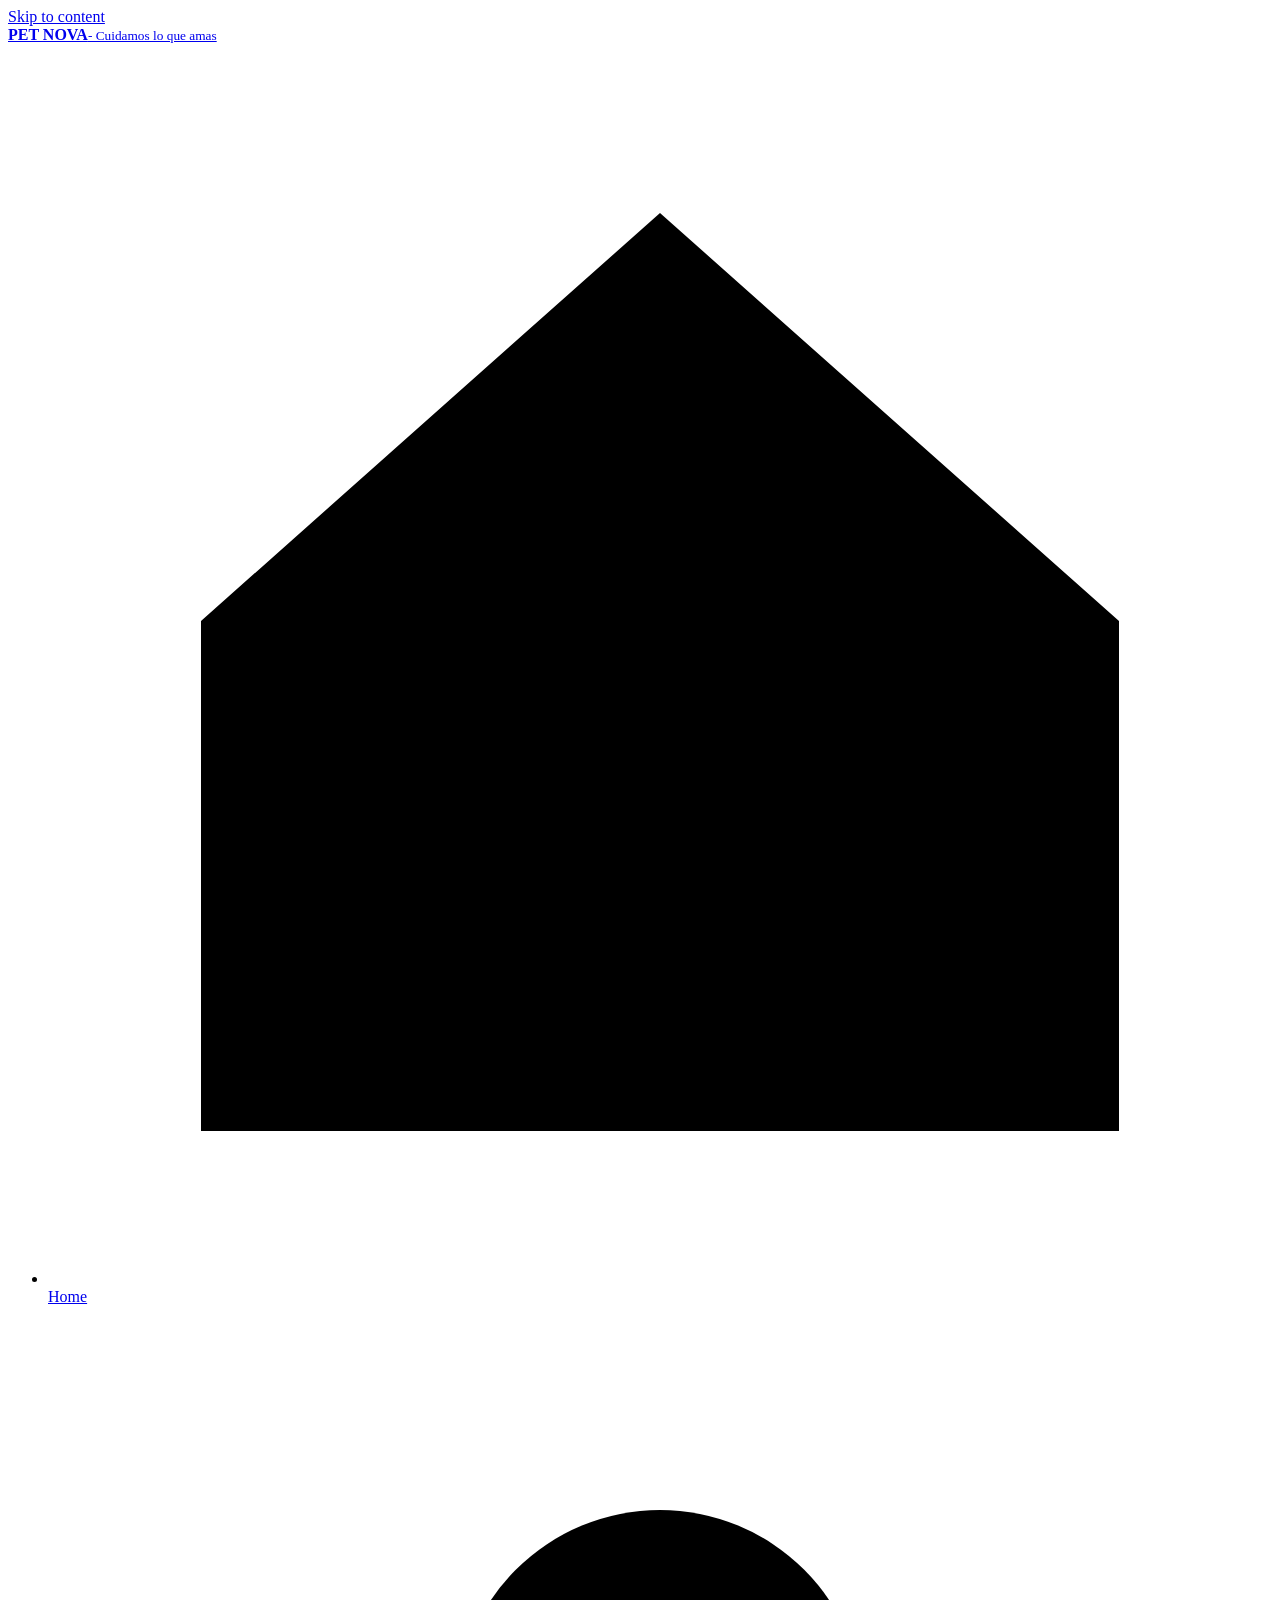
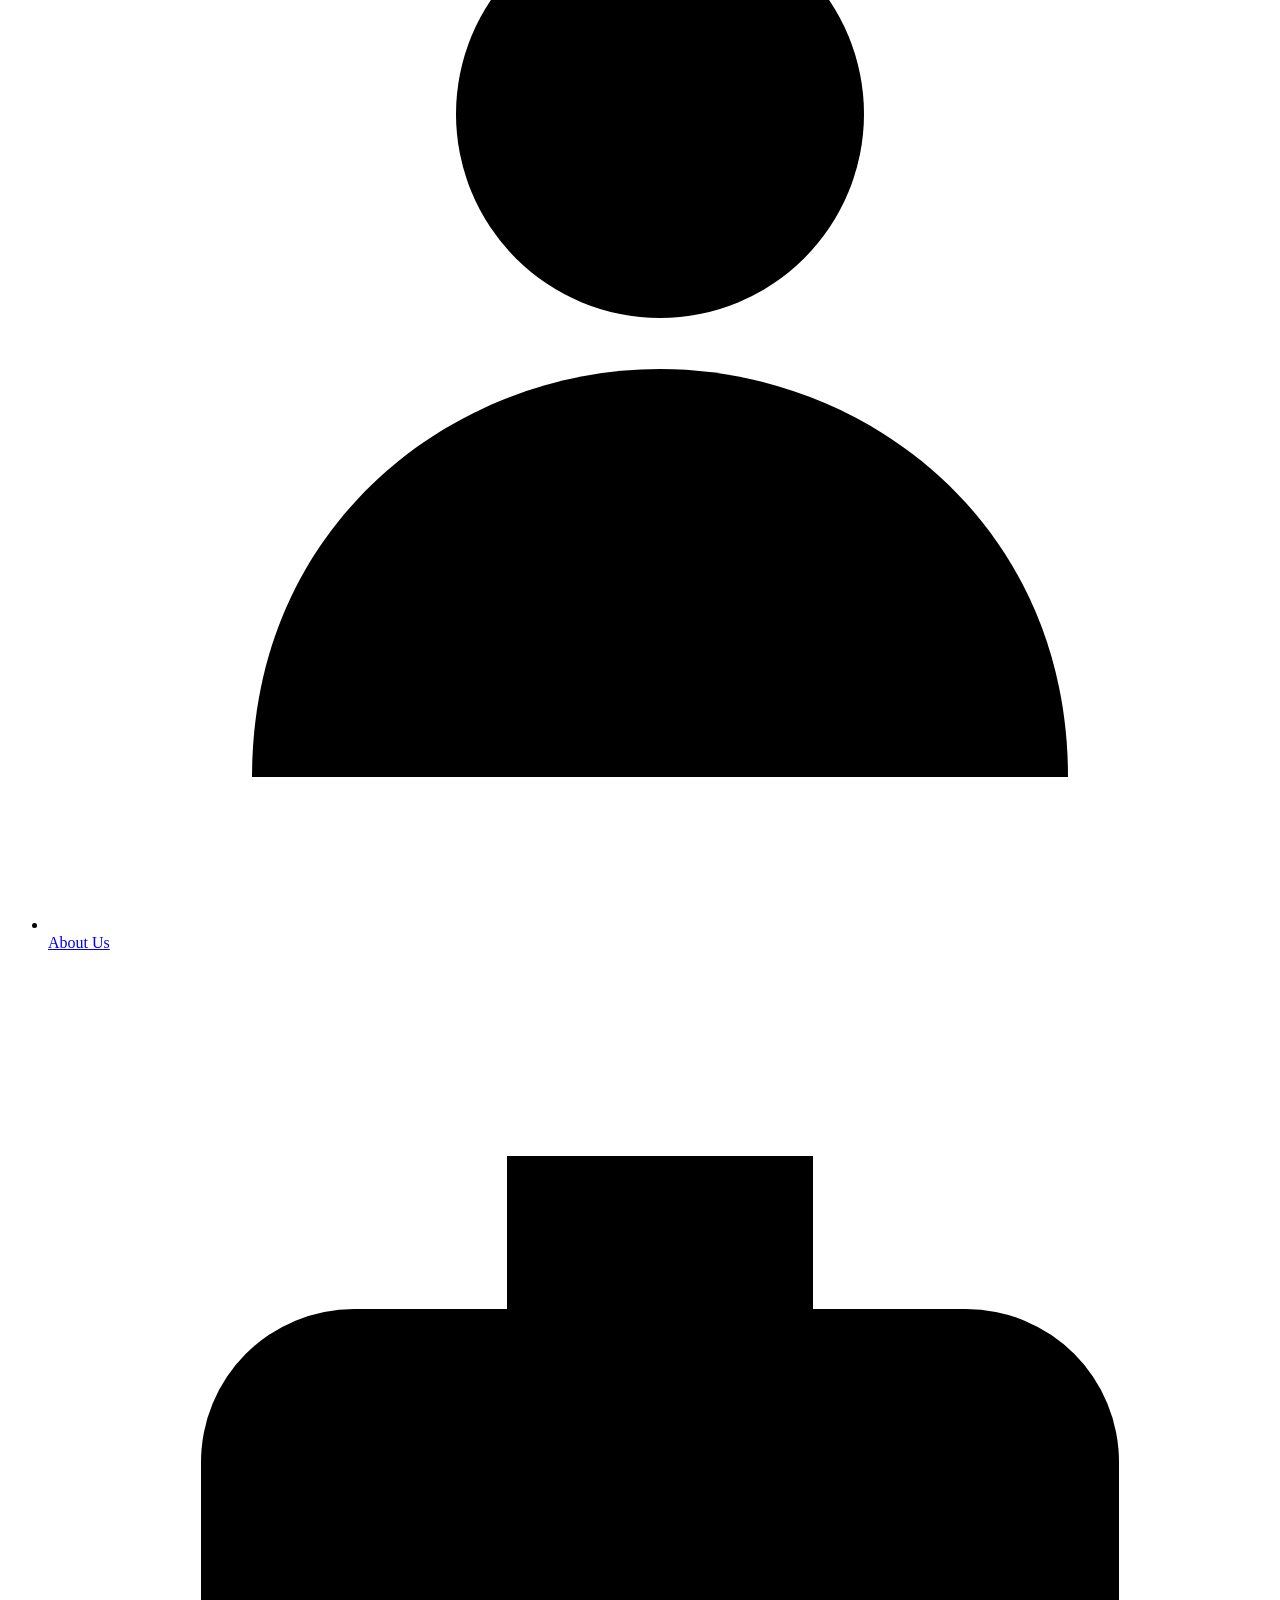
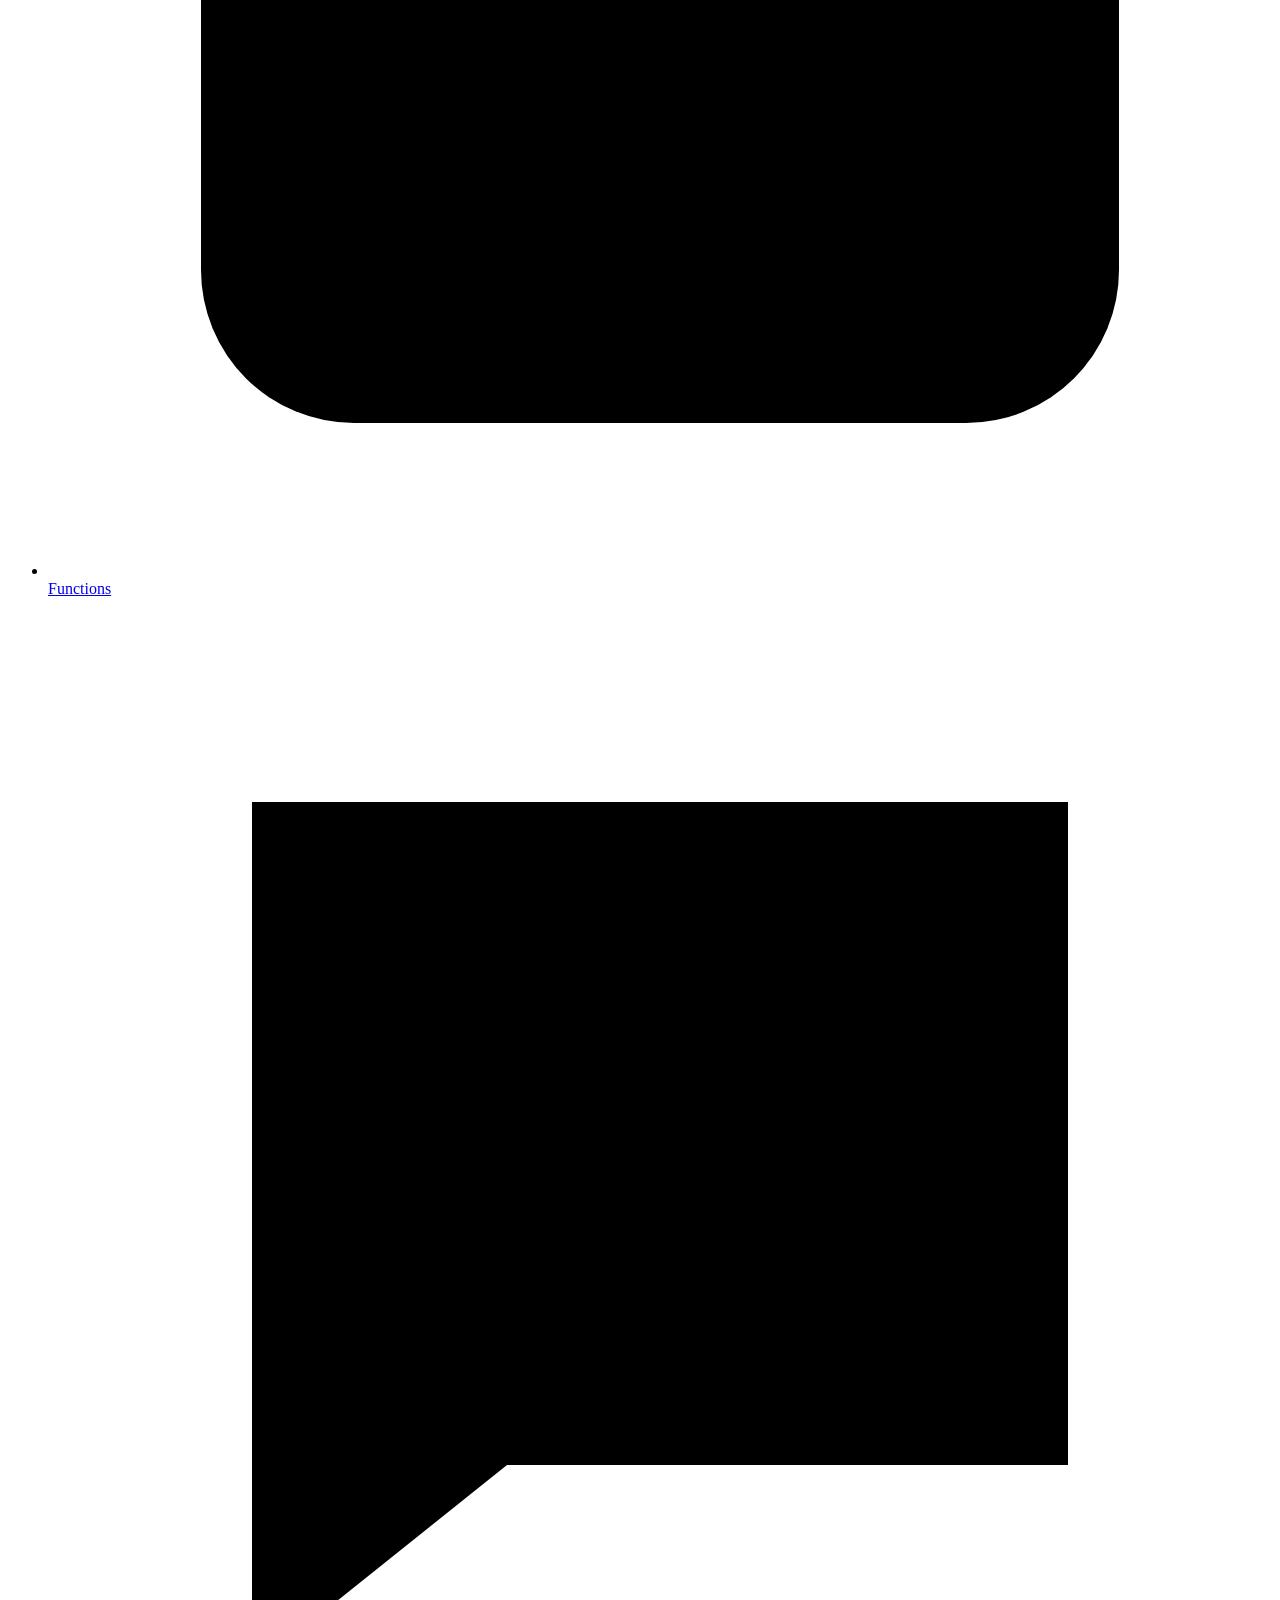
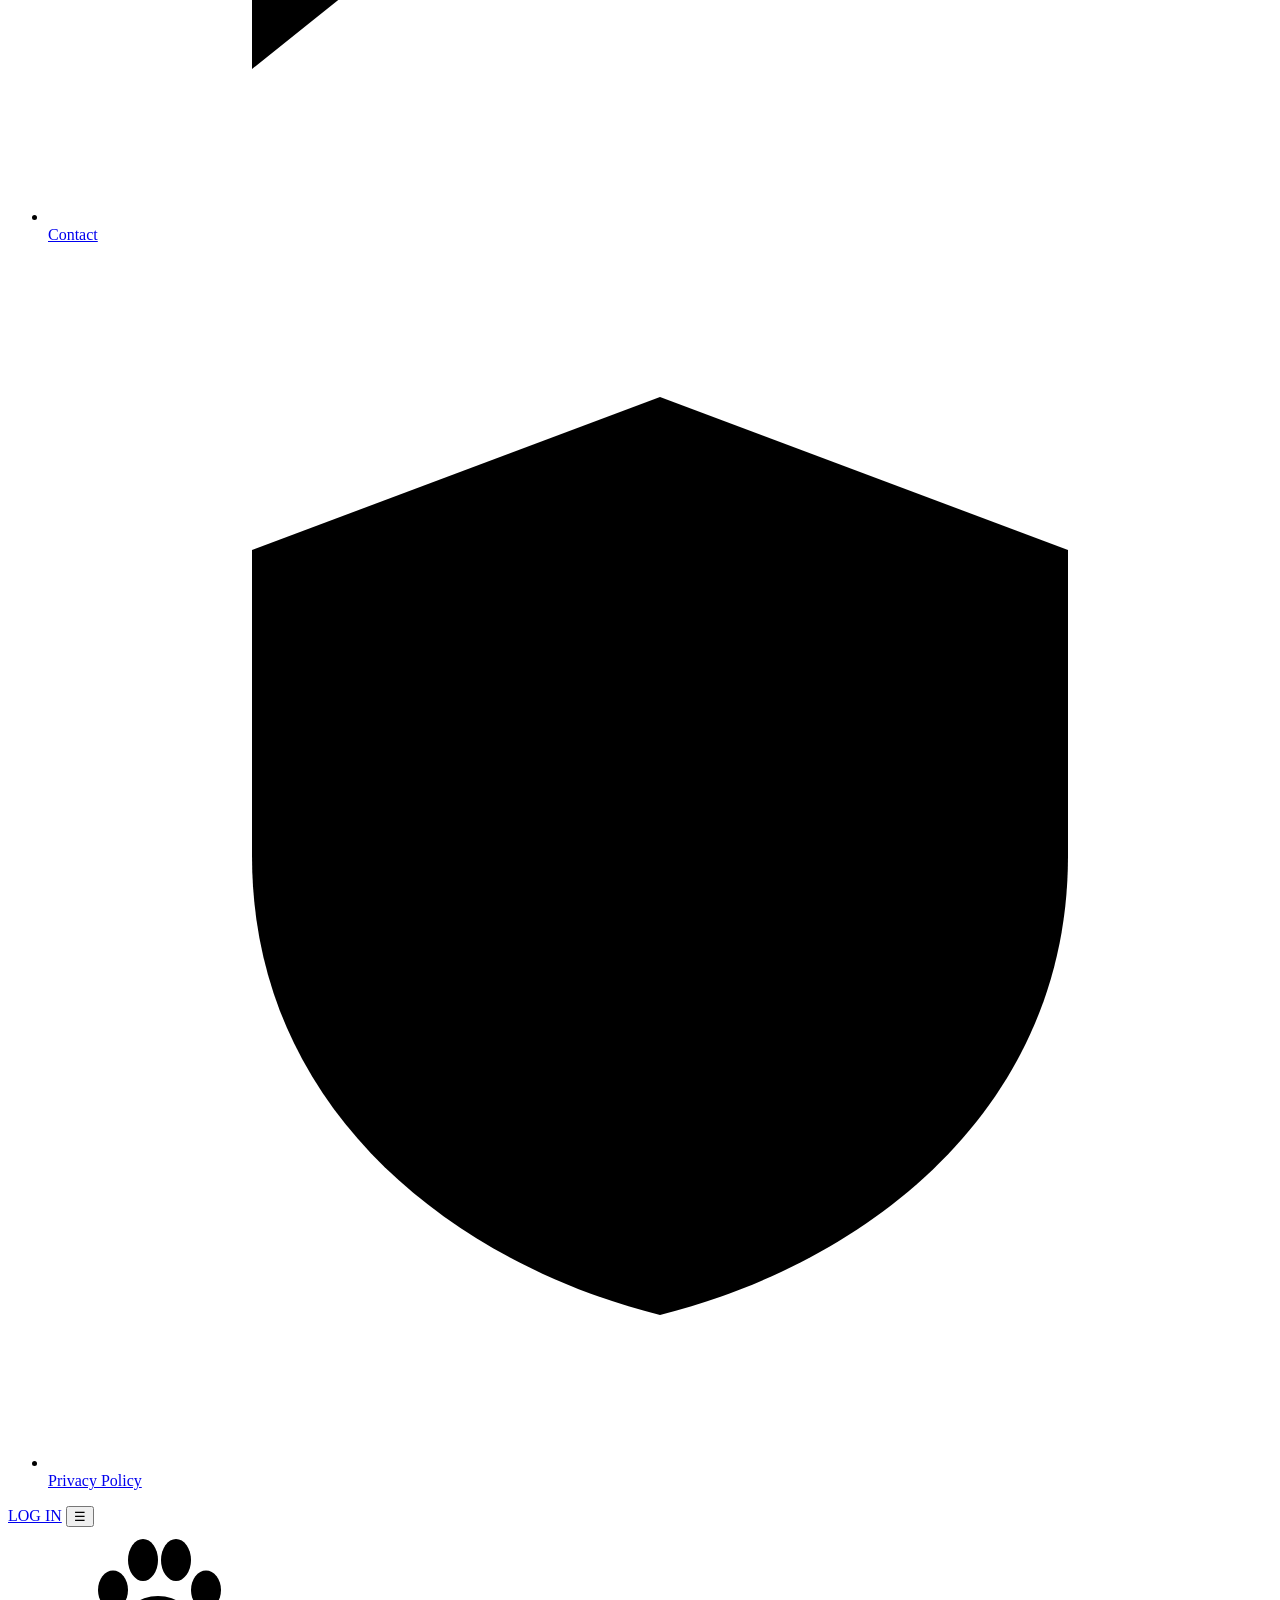
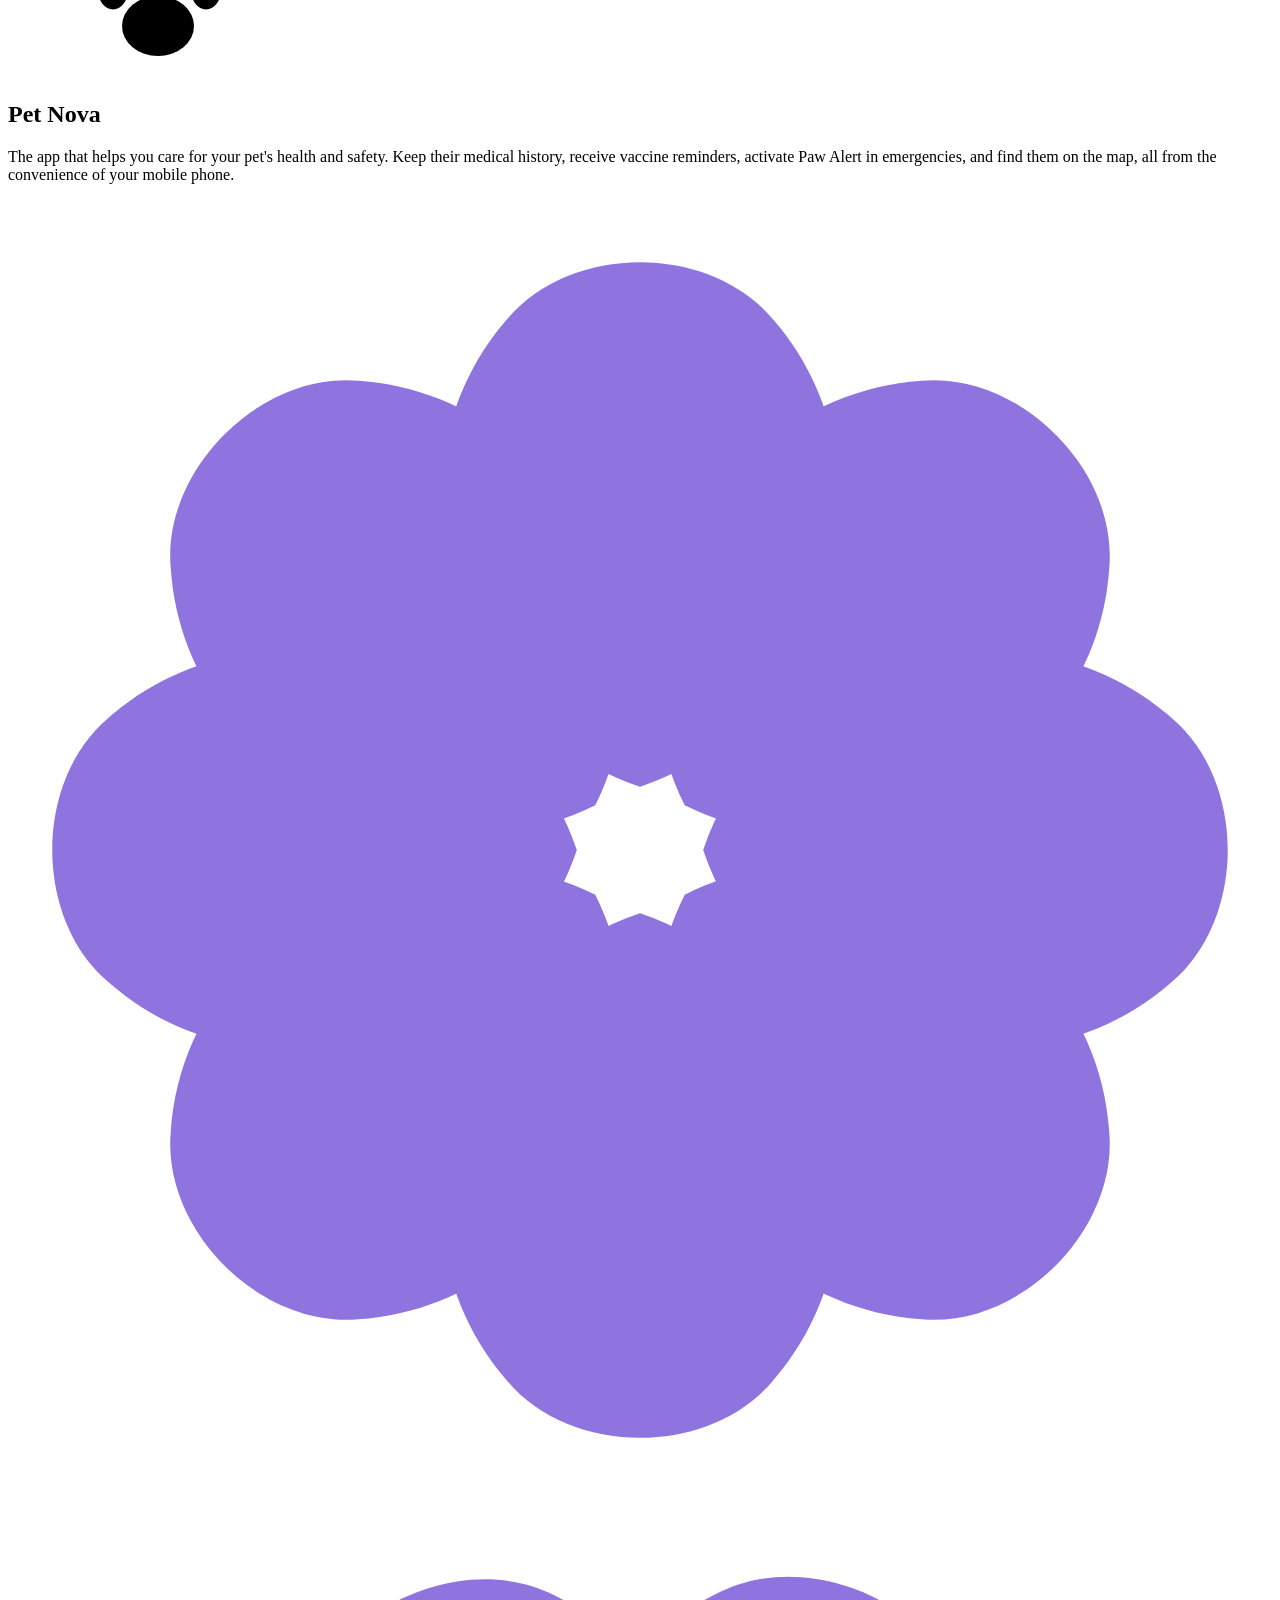
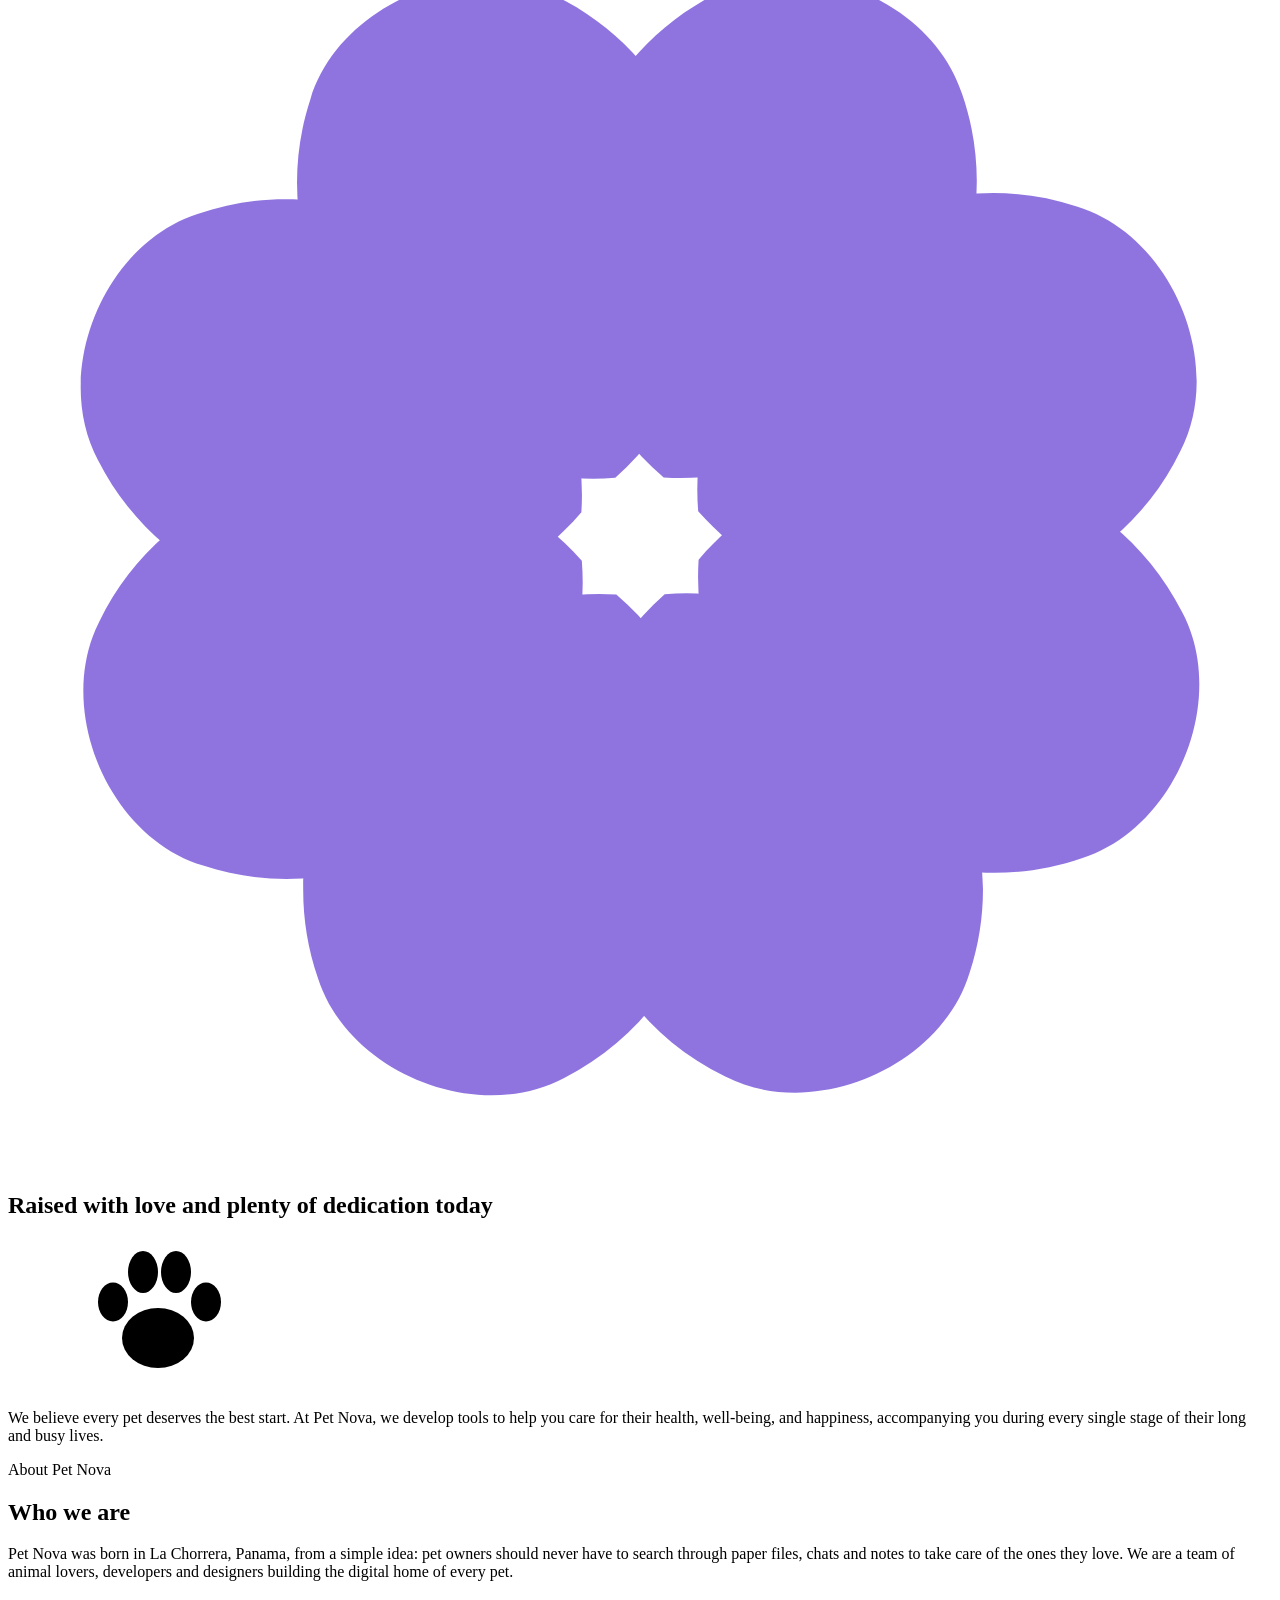
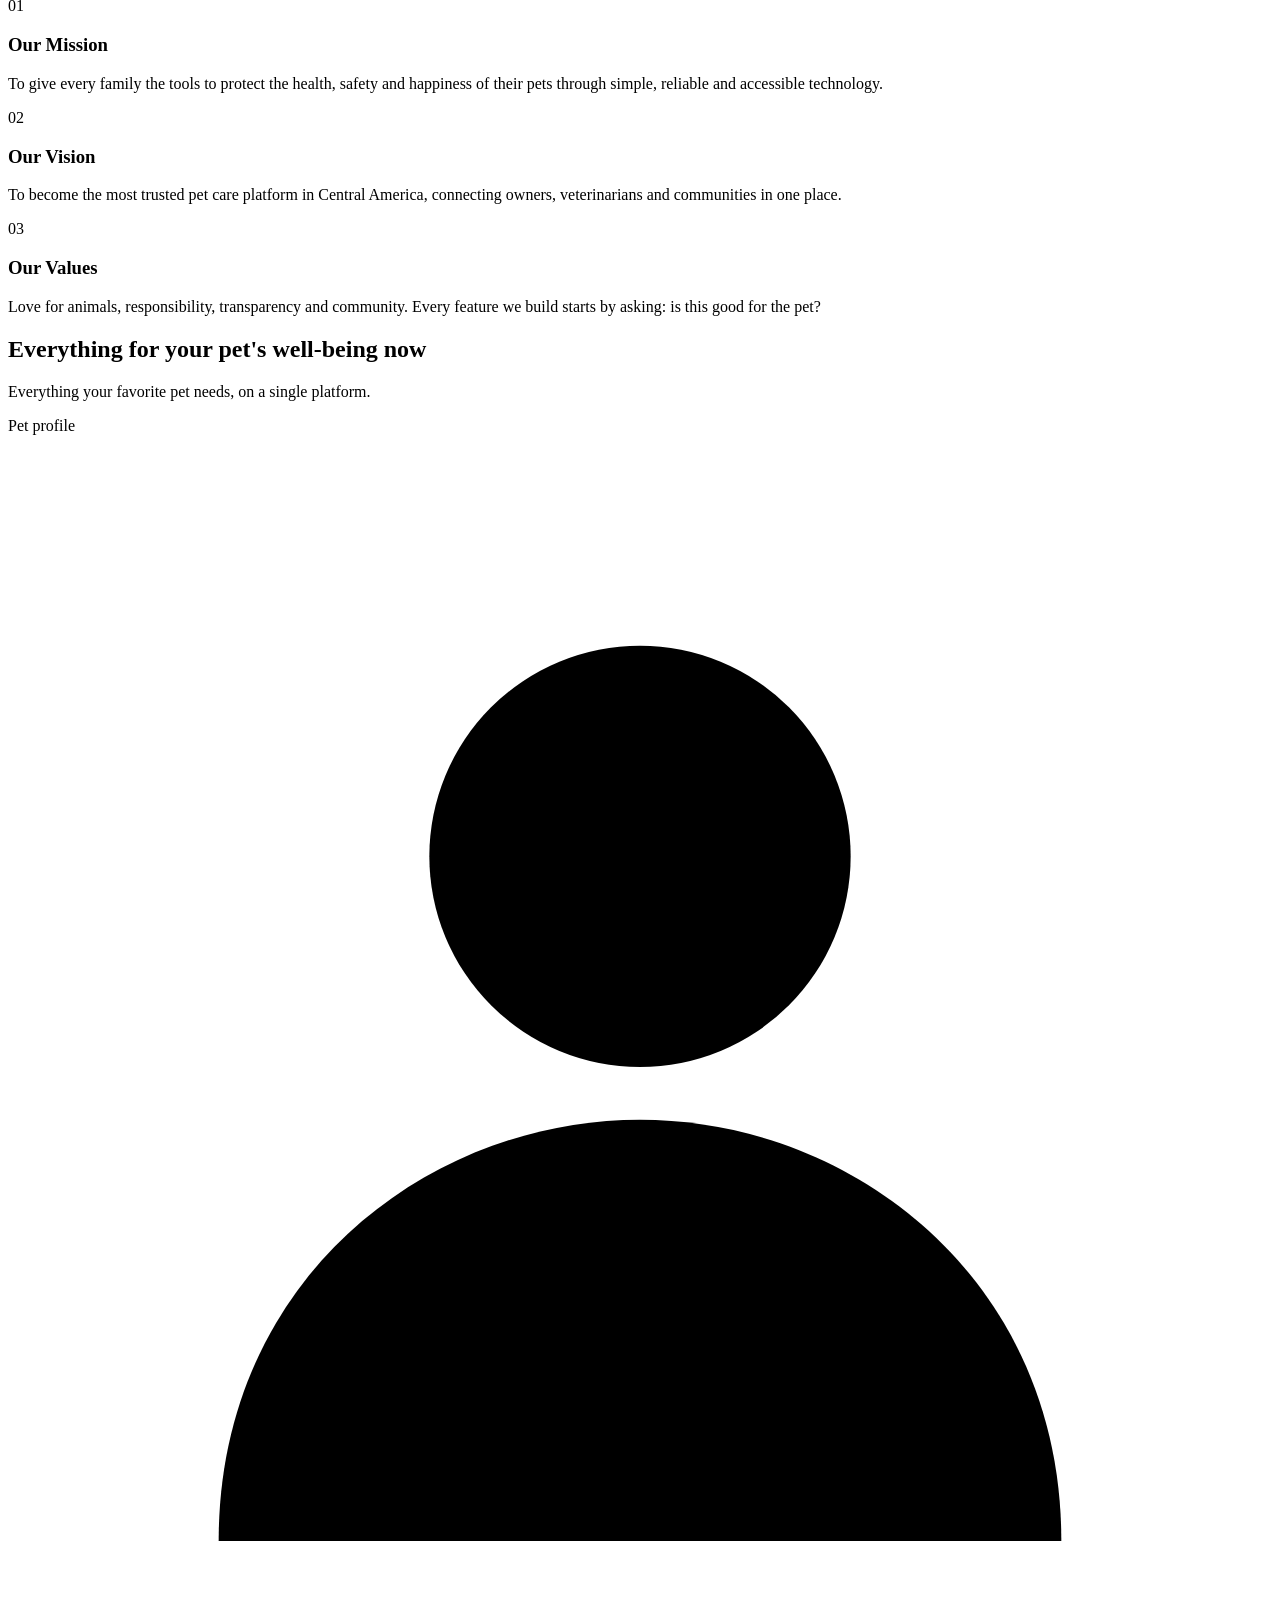
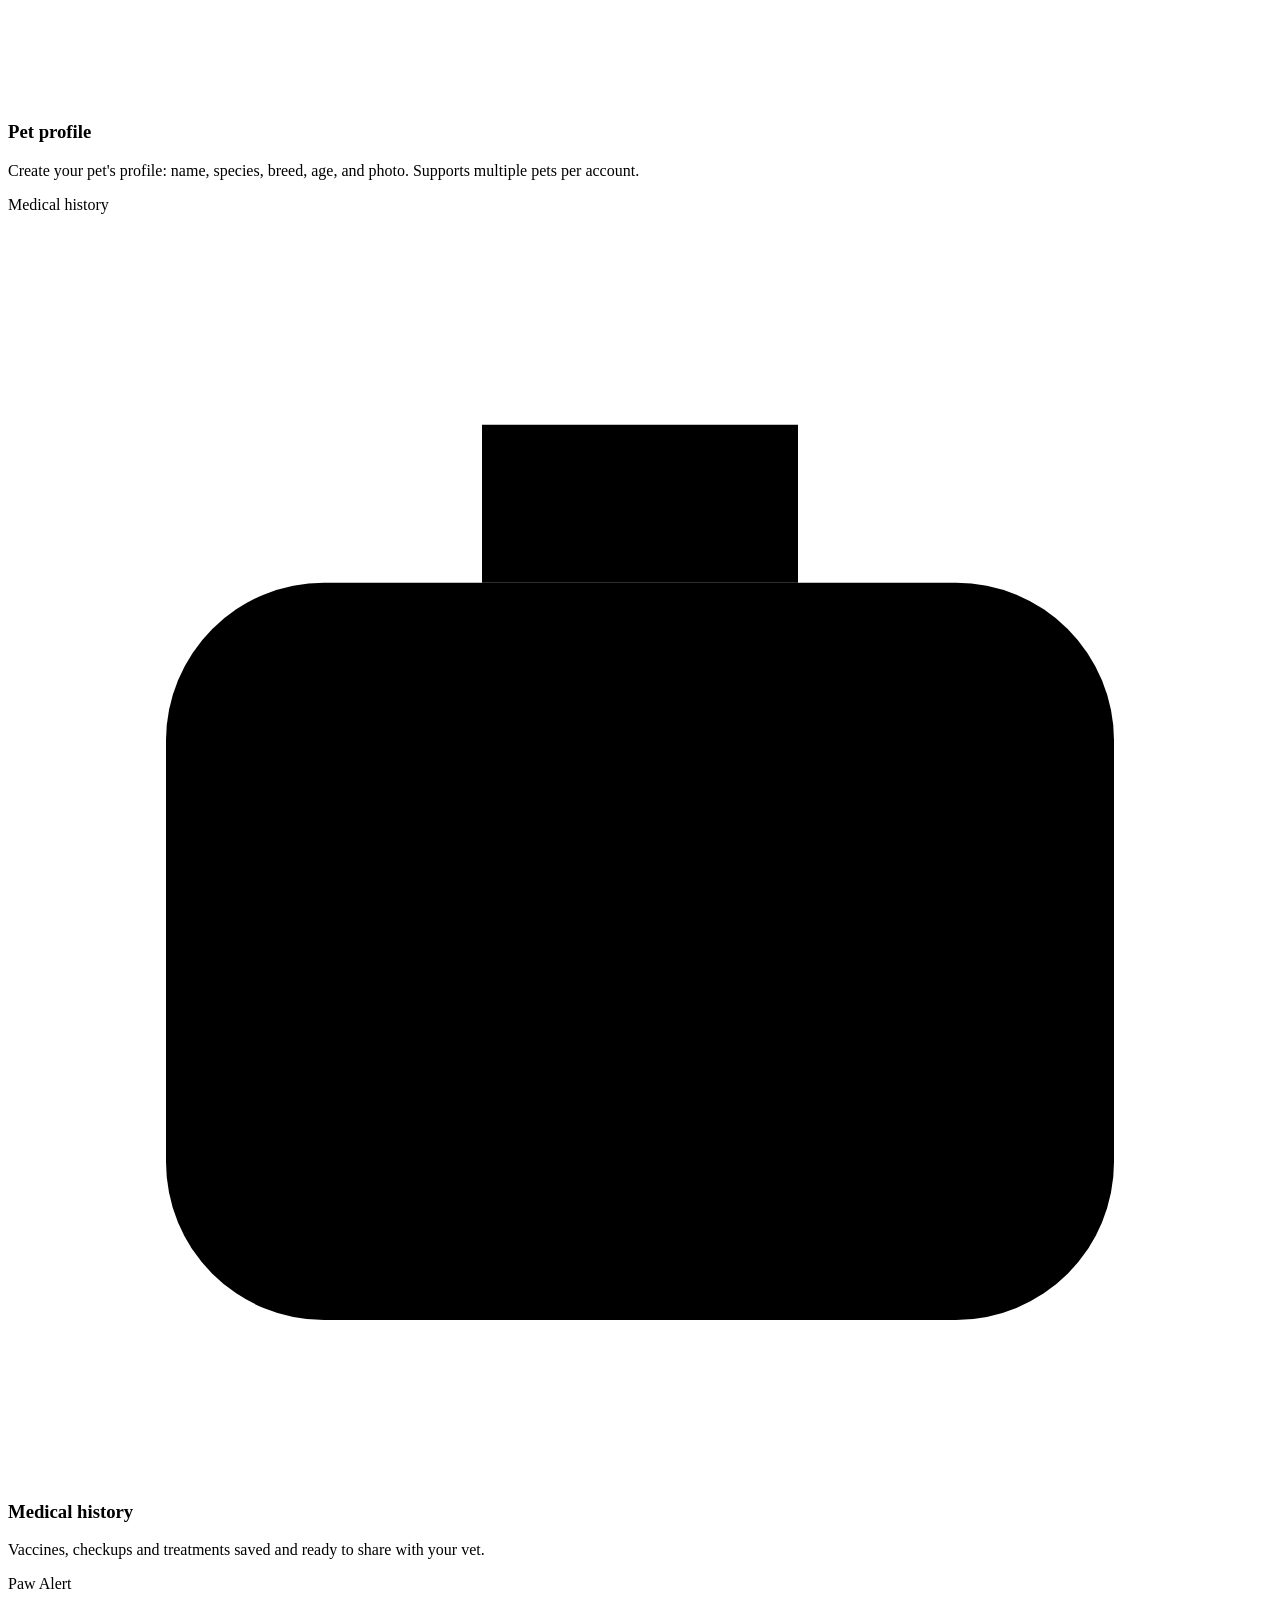
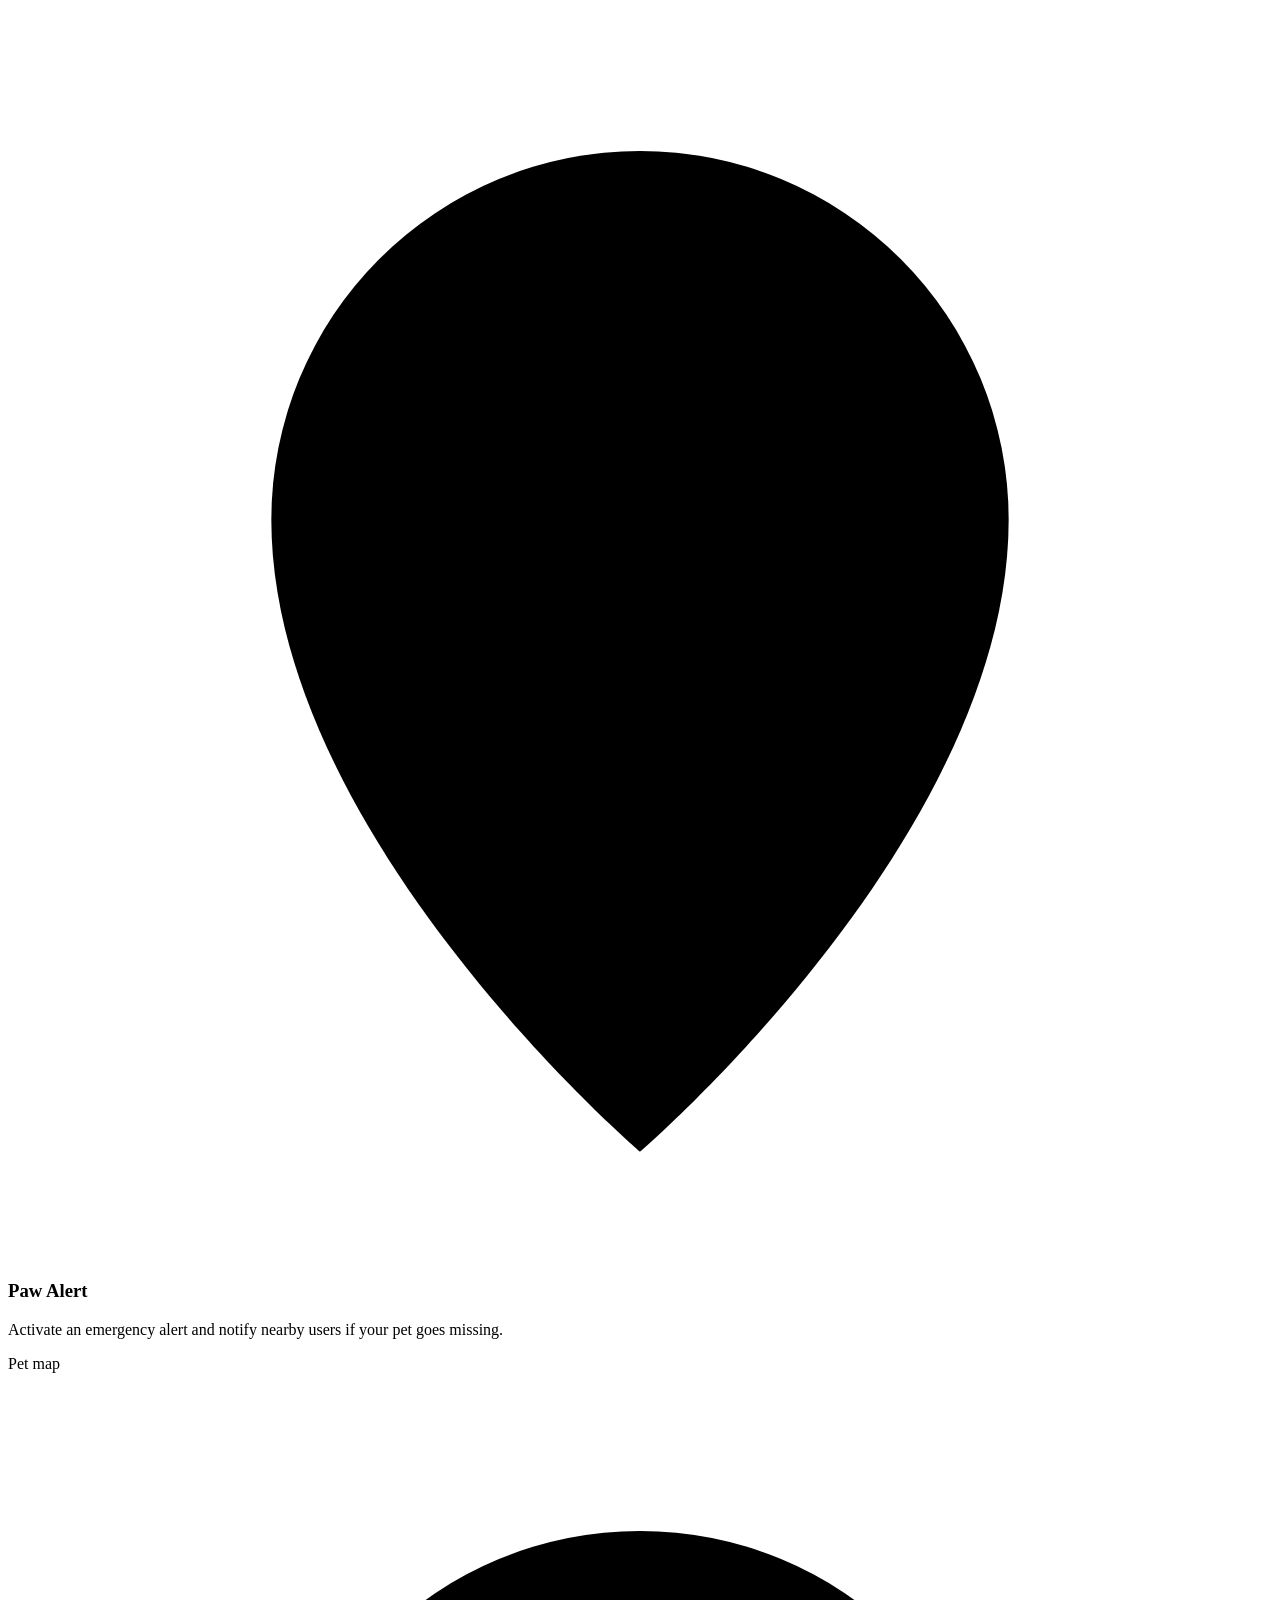
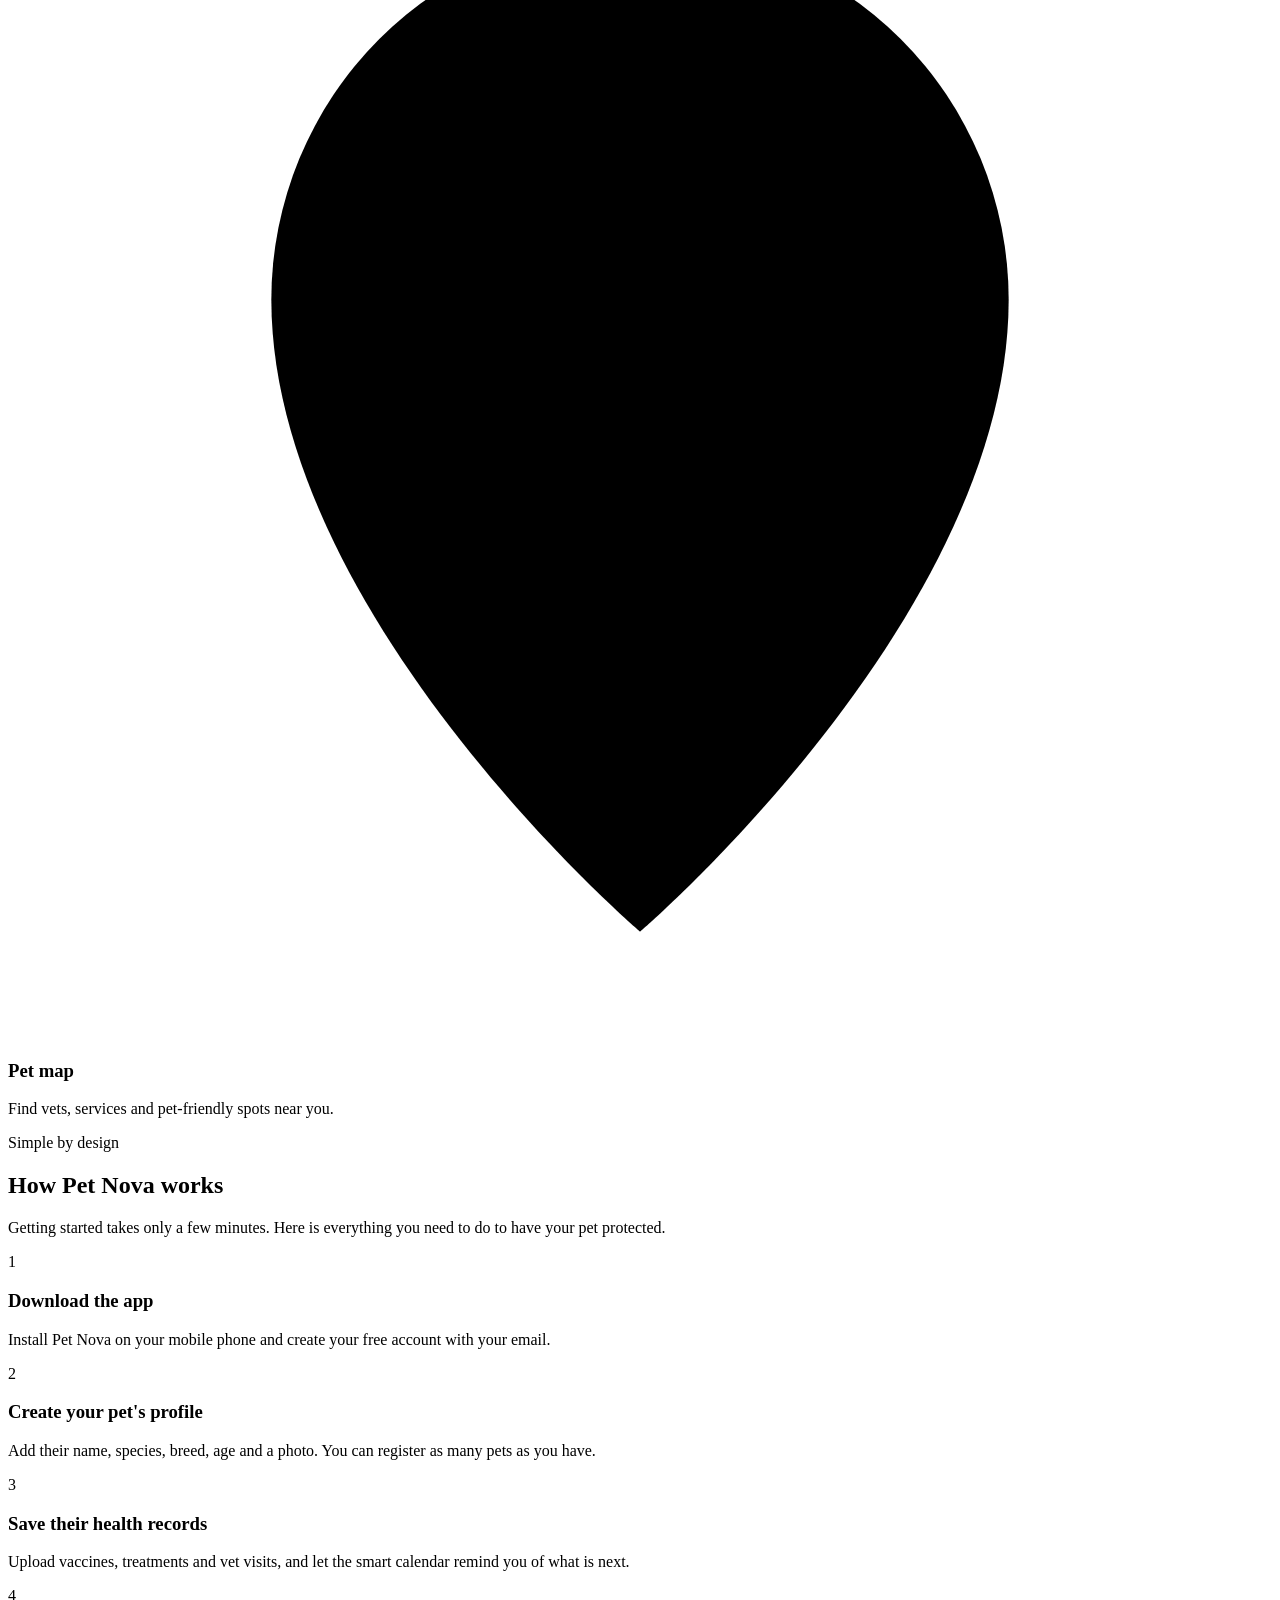
==== PetNova MC/Index-PetNova.html @ 243ca1a4 "PetNova Senior" ====
<!DOCTYPE html>
<!DOCTYPE html>
<html lang="en">
<head>
  <meta charset="UTF-8">
  <meta name="viewport" content="width=device-width, initial-scale=1.0">
  <meta name="description" content="Pet Nova is the app that helps you care for your pet's health and safety: medical history, vaccine reminders, Paw Alert and Pet Map.">
  <meta name="theme-color" content="#8567d9">
  <title>Pet Nova | Home</title>
 
  <!-- Fuentes -->
  <link rel="preconnect" href="https://fonts.googleapis.com">
  <link rel="preconnect" href="https://fonts.gstatic.com" crossorigin>
  <link href="https://fonts.googleapis.com/css2?family=Archivo+Black&family=Nunito:wght@400;600;700;800&family=Poppins:wght@300;400;800&display=swap%22 rel="stylesheet">
 
  <link rel="icon" href="img/logo.png">
 
  <script>document.documentElement.classList.add("js")</script>
 
  <link rel="stylesheet" href="style.css">
</head>
<body>
 
  <a class="skip-link" href="#main">Skip to content</a>
 
  <!-- Iconos reutilizables -->
  <svg width="0" height="0" style="position:absolute" aria-hidden="true" focusable="false">
    <symbol id="paw" viewBox="0 0 100 100">
      <ellipse cx="50" cy="66" rx="24" ry="20"/>
      <ellipse cx="20" cy="42" rx="10" ry="13"/>
      <ellipse cx="40" cy="22" rx="10" ry="14"/>
      <ellipse cx="62" cy="22" rx="10" ry="14"/>
      <ellipse cx="82" cy="42" rx="10" ry="13"/>
    </symbol>
    <defs>
      <path id="petal" d="M0 -10 C30 -20 42 -60 21 -84 C11 -96 -11 -96 -21 -84 C-42 -60 -30 -20 0 -10Z"/>
    </defs>
  </svg>
 
  <!-- NAVBAR -->
  <header class="nav-wrap">
    <nav class="navbar" aria-label="Main navigation">
      <a href="#home" class="brand" aria-label="Pet Nova – home">
        <img class="brand-logo" src="img/logo.png" alt="Pet Nova logo" onerror="this.style.display='none'">
        <span class="brand-text"><b>PET NOVA</b><small>- Cuidamos lo que amas</small></span>
      </a>
 
      <ul class="nav-links" id="navLinks">
        <li><a href="#home"><svg viewBox="0 0 24 24" aria-hidden="true"><path d="M3 11l9-8 9 8v10H3zM9 21v-7h6v7"/></svg>Home</a></li>
        <li><a href="#about"><svg viewBox="0 0 24 24" aria-hidden="true"><circle cx="12" cy="8" r="4"/><path d="M4 21c0-5 4-8 8-8s8 3 8 8"/></svg>About Us</a></li>
        <li><a href="#functions"><svg viewBox="0 0 24 24" aria-hidden="true"><rect x="3" y="7" width="18" height="14" rx="3"/><path d="M9 7V4h6v3M12 11v6M9 14h6"/></svg>Functions</a></li>
        <li><a href="#contact"><svg viewBox="0 0 24 24" aria-hidden="true"><path d="M4 4h16v13H9l-5 4z"/></svg>Contact</a></li>
        <li><a href="#privacy"><svg viewBox="0 0 24 24" aria-hidden="true"><path d="M12 3l8 3v6c0 5-4 8-8 9-4-1-8-4-8-9V6z"/></svg>Privacy Policy</a></li>
      </ul>
 
      <a class="login" href="https://nova-p-git-main-pet-nova.vercel.app/" target="_blank" rel="noopener"><i aria-hidden="true"></i>LOG IN</a>
      <button class="menu-toggle" id="menuToggle" type="button" aria-label="Menu" aria-expanded="false" aria-controls="navLinks">&#9776;</button>
    </nav>
  </header>
 
  <main id="main">
 
    <!-- HERO -->
    <section id="home" class="hero" aria-labelledby="hero-title">
      <div class="hero-content">
        <svg class="paw paw-hero" aria-hidden="true" focusable="false"><use href="#paw"/></svg>
        <h1 id="hero-title">Pet Nova</h1>
        <p>The app that helps you care for your pet's health and safety. Keep their medical history, receive vaccine reminders, activate Paw Alert in emergencies, and find them on the map, all from the convenience of your mobile phone.</p>
      </div>
    </section>
 
    <!-- RAISED WITH LOVE -->
    <section id="about" class="raised" aria-labelledby="raised-title">
      <div class="blob blob-left" aria-hidden="true"></div>
      <div class="blob blob-right" aria-hidden="true"></div>
 
      <div class="flower flower-1" aria-hidden="true">
        <img src="https://static.wixstatic.com/media/11062b_3889364d7fca4d90993f55c426131a4d~mv2.png" alt="" onerror="this.parentNode.classList.add('use-svg')">
        <svg class="flower-svg" viewBox="-100 -100 200 200" aria-hidden="true">
          <defs>
            <linearGradient id="pg1" x1="0" y1="0" x2="0" y2="-1" gradientUnits="objectBoundingBox">
              <stop offset="0" stop-color="#8f74e0"/>
              <stop offset="1" stop-color="#cdbdf8"/>
            </linearGradient>
          </defs>
          <use href="#petal" fill="url(#pg1)" transform="rotate(0)"/>
          <use href="#petal" fill="url(#pg1)" transform="rotate(45)"/>
          <use href="#petal" fill="url(#pg1)" transform="rotate(90)"/>
          <use href="#petal" fill="url(#pg1)" transform="rotate(135)"/>
          <use href="#petal" fill="url(#pg1)" transform="rotate(180)"/>
          <use href="#petal" fill="url(#pg1)" transform="rotate(225)"/>
          <use href="#petal" fill="url(#pg1)" transform="rotate(270)"/>
          <use href="#petal" fill="url(#pg1)" transform="rotate(315)"/>
          <circle r="9" fill="#fff"/>
        </svg>
      </div>
 
      <div class="flower flower-2" aria-hidden="true">
        <img src="https://static.wixstatic.com/media/11062b_3889364d7fca4d90993f55c426131a4d~mv2.png" alt="" onerror="this.parentNode.classList.add('use-svg')">
        <svg class="flower-svg" viewBox="-100 -100 200 200" aria-hidden="true">
          <defs>
            <linearGradient id="pg2" x1="0" y1="0" x2="0" y2="-1" gradientUnits="objectBoundingBox">
              <stop offset="0" stop-color="#8f74e0"/>
              <stop offset="1" stop-color="#cdbdf8"/>
            </linearGradient>
          </defs>
          <use href="#petal" fill="url(#pg2)" transform="rotate(22)"/>
          <use href="#petal" fill="url(#pg2)" transform="rotate(67)"/>
          <use href="#petal" fill="url(#pg2)" transform="rotate(112)"/>
          <use href="#petal" fill="url(#pg2)" transform="rotate(157)"/>
          <use href="#petal" fill="url(#pg2)" transform="rotate(202)"/>
          <use href="#petal" fill="url(#pg2)" transform="rotate(247)"/>
          <use href="#petal" fill="url(#pg2)" transform="rotate(292)"/>
          <use href="#petal" fill="url(#pg2)" transform="rotate(337)"/>
          <circle r="9" fill="#fff"/>
        </svg>
      </div>
 
      <h2 id="raised-title" class="reveal">Raised with love and plenty of dedication today</h2>
 
      <div class="note reveal">
        <svg class="paw paw-note" aria-hidden="true" focusable="false"><use href="#paw"/></svg>
        <p>We believe every pet deserves the best start. At Pet Nova, we develop tools to help you care for their health, well-being, and happiness, accompanying you during every single stage of their long and busy lives.</p>
      </div>
    </section>
 
    <!-- MISSION / VISION / VALUES -->
    <section class="mvv" aria-labelledby="mvv-title">
      <div class="section-title reveal">
        <span class="tag">About Pet Nova</span>
        <h2 id="mvv-title">Who we are</h2>
        <p>Pet Nova was born in La Chorrera, Panama, from a simple idea: pet owners should never have to search through paper files, chats and notes to take care of the ones they love. We are a team of animal lovers, developers and designers building the digital home of every pet.</p>
      </div>
      <div class="mvv-grid">
        <article class="mvv-card reveal">
          <span class="num">01</span>
          <h3>Our Mission</h3>
          <p>To give every family the tools to protect the health, safety and happiness of their pets through simple, reliable and accessible technology.</p>
        </article>
        <article class="mvv-card reveal">
          <span class="num">02</span>
          <h3>Our Vision</h3>
          <p>To become the most trusted pet care platform in Central America, connecting owners, veterinarians and communities in one place.</p>
        </article>
        <article class="mvv-card reveal">
          <span class="num">03</span>
          <h3>Our Values</h3>
          <p>Love for animals, responsibility, transparency and community. Every feature we build starts by asking: is this good for the pet?</p>
        </article>
      </div>
    </section>
 
    <!-- FUNCTIONS -->
    <section id="functions" class="features" aria-labelledby="features-title">
      <div class="features-head reveal">
        <h2 id="features-title">Everything for your pet's well-being now</h2>
        <p>Everything your favorite pet needs, on a single platform.</p>
      </div>
 
      <div class="accordion" id="accordion">
        <article class="panel active" style="--img:url('img/profile.jpg'), url('https://images.unsplash.com/photo-1543466835-00a7907e9de1?w=1200&auto=format&fit=crop&q=80')">
          <span class="label">Pet profile</span>
          <div class="panel-info">
            <svg viewBox="0 0 24 24" aria-hidden="true"><circle cx="12" cy="8" r="4"/><path d="M4 21c0-5 4-8 8-8s8 3 8 8"/></svg>
            <h3>Pet profile</h3>
            <p>Create your pet's profile: name, species, breed, age, and photo. Supports multiple pets per account.</p>
          </div>
        </article>
        <article class="panel" style="--img:url('img/medical.jpg'), url('https://images.unsplash.com/photo-1583511655857-d19b40a7a54e?w=1200&auto=format&fit=crop&q=80')">
          <span class="label">Medical history</span>
          <div class="panel-info">
            <svg viewBox="0 0 24 24" aria-hidden="true"><rect x="3" y="7" width="18" height="14" rx="3"/><path d="M9 7V4h6v3M12 11v6M9 14h6"/></svg>
            <h3>Medical history</h3>
            <p>Vaccines, checkups and treatments saved and ready to share with your vet.</p>
          </div>
        </article>
        <article class="panel" style="--img:url('img/pawalert.jpg'), url('https://images.unsplash.com/photo-1587300003388-59208cc962cb?w=1200&auto=format&fit=crop&q=80')">
          <span class="label">Paw Alert</span>
          <div class="panel-info">
            <svg viewBox="0 0 24 24" aria-hidden="true"><path d="M12 22s7-6 7-12a7 7 0 10-14 0c0 6 7 12 7 12z"/><circle cx="12" cy="10" r="2.5"/></svg>
            <h3>Paw Alert</h3>
            <p>Activate an emergency alert and notify nearby users if your pet goes missing.</p>
          </div>
        </article>
        <article class="panel" style="--img:url('img/petmap.jpg'), url('https://images.unsplash.com/photo-1514888286974-6c03e2ca1dba?w=1200&auto=format&fit=crop&q=80')">
          <span class="label">Pet map</span>
          <div class="panel-info">
            <svg viewBox="0 0 24 24" aria-hidden="true"><path d="M12 22s7-6 7-12a7 7 0 10-14 0c0 6 7 12 7 12z"/><circle cx="12" cy="10" r="2.5"/></svg>
            <h3>Pet map</h3>
            <p>Find vets, services and pet-friendly spots near you.</p>
          </div>
        </article>
      </div>
    </section>
 
    <!-- HOW IT WORKS -->
    <section class="steps" aria-labelledby="steps-title">
      <div class="section-title reveal">
        <span class="tag">Simple by design</span>
        <h2 id="steps-title">How Pet Nova works</h2>
        <p>Getting started takes only a few minutes. Here is everything you need to do to have your pet protected.</p>
      </div>
      <div class="steps-grid">
        <article class="step reveal">
          <div class="step-num" aria-hidden="true">1</div>
          <h3>Download the app</h3>
          <p>Install Pet Nova on your mobile phone and create your free account with your email.</p>
        </article>
        <article class="step reveal">
          <div class="step-num" aria-hidden="true">2</div>
          <h3>Create your pet's profile</h3>
          <p>Add their name, species, breed, age and a photo. You can register as many pets as you have.</p>
        </article>
        <article class="step reveal">
          <div class="step-num" aria-hidden="true">3</div>
          <h3>Save their health records</h3>
          <p>Upload vaccines, treatments and vet visits, and let the smart calendar remind you of what is next.</p>
        </article>
        <article class="step reveal">
          <div class="step-num" aria-hidden="true">4</div>
          <h3>Stay connected</h3>
          <p>Find vets near you on Pet Map and activate Paw Alert in seconds if your pet ever gets lost.</p>
        </article>
      </div>
    </section>
 
    <!-- STATS -->
    <section class="stats" aria-label="Pet Nova in numbers">
      <div class="stat"><strong data-count="5000">0</strong><span>Pets registered</span></div>
      <div class="stat"><strong data-count="12000">0</strong><span>Active users</span></div>
      <div class="stat"><strong data-count="300">0</strong><span>Veterinary clinics listed</span></div>
      <div class="stat"><strong data-count="98" data-suffix="%">0</strong><span>Pets found with Paw Alert</span></div>
    </section>
 
    <!-- PET MAP -->
    <section class="connect" aria-labelledby="connect-title">
      <h2 id="connect-title" class="reveal">Connect with local services near you with</h2>
 
      <div class="map-card reveal">
        <div class="map-text">
                    <h3>Pet Map</h3>
          <p>With Pet Map you find veterinarians, services and pet-friendly spots near you, and see the last recorded location of your beloved pets in just a few seconds.</p>
        </div>
 
        <div class="map-box">
          <iframe id="mapFrame" title="Pet Map" loading="lazy"
            src="https://www.openstreetmap.org/export/embed.html?bbox=-79.5290%2C8.9880%2C-79.5140%2C9.0000&amp;layer=mapnik"></iframe>
          <button class="circle prev" id="mapPrev" type="button" aria-label="Previous location">&#8592;</button>
          <button class="circle next" id="mapNext" type="button" aria-label="Next location">&#8594;</button>
        </div>
      </div>
 
      <div class="waves" aria-hidden="true"></div>
    </section>
 
    <!-- PET MOMENTS -->
    <section class="moments" aria-labelledby="moments-title">
      <div class="moments-text reveal">
        <h2 id="moments-title">Pet Moments</h2>
        <p>Every photo tells the story of our greatest adventures and the quiet beauty of our daily lives together. These precious memories are a gift we will cherish forever.</p>
      </div>
 
      <div class="fan" id="fan">
        <figure style="--bg:#f26a1b"><img src="img/pet1.jpg" data-fallback="https://images.unsplash.com/photo-1543466835-00a7907e9de1?w=500&auto=format&fit=crop&q=80" alt="Dog" loading="lazy" decoding="async"></figure>
        <figure style="--bg:#f4f4f4"><img src="img/pet2.jpg" data-fallback="https://images.unsplash.com/photo-1583511655857-d19b40a7a54e?w=500&auto=format&fit=crop&q=80" alt="Dog" loading="lazy" decoding="async"></figure>
        <figure style="--bg:#7bb36a"><img src="img/pet3.jpg" data-fallback="https://images.unsplash.com/photo-1587300003388-59208cc962cb?w=500&auto=format&fit=crop&q=80" alt="Dog" loading="lazy" decoding="async"></figure>
        <figure style="--bg:#3a8fc4"><img src="img/pet4.jpg" data-fallback="https://images.unsplash.com/photo-1514888286974-6c03e2ca1dba?w=500&auto=format&fit=crop&q=80" alt="Cat" loading="lazy" decoding="async"></figure>
        <figure style="--bg:#aeeceb"><img src="img/pet5.jpg" data-fallback="https://images.unsplash.com/photo-1543466835-00a7907e9de1?w=500&auto=format&fit=crop&q=80" alt="Dog" loading="lazy" decoding="async"></figure>
        <figure style="--bg:#f26a1b"><img src="img/pet6.jpg" data-fallback="https://images.unsplash.com/photo-1583511655857-d19b40a7a54e?w=500&auto=format&fit=crop&q=80" alt="Dog" loading="lazy" decoding="async"></figure>
        <figure style="--bg:#f4a6bf"><img src="img/pet7.jpg" data-fallback="https://images.unsplash.com/photo-1587300003388-59208cc962cb?w=500&auto=format&fit=crop&q=80" alt="Dog" loading="lazy" decoding="async"></figure>
      </div>
 
      <div class="fan-controls">
        <button class="circle dark" id="fanPrev" type="button" aria-label="Previous photo">&#8249;</button>
        <div class="dots" id="dots"></div>
        <button class="circle dark" id="fanNext" type="button" aria-label="Next photo">&#8250;</button>
      </div>
    </section>
 
    <!-- TESTIMONIALS -->
    <section class="testimonials" aria-labelledby="testi-title">
      <div class="section-title reveal">
        <span class="tag">Happy owners</span>
        <h2 id="testi-title">What pet owners say</h2>
      </div>
 
      <div class="testi-grid">
        <blockquote class="testi reveal">
          <p>"Pet Nova keeps all of Max's vaccines in one place. At the vet I just show my phone and everything is there."</p>
          <cite>Ana R. <small>La Chorrera</small></cite>
        </blockquote>
 
        <blockquote class="testi reveal">
          <p>"Our cat escaped one night and Paw Alert helped us find her in less than two hours. I cannot thank this team enough."</p>
          <cite>Carlos M. <small>Panama City</small></cite>
        </blockquote>
 
        <blockquote class="testi reveal">
          <p>"The reminders are a lifesaver. I used to forget deworming dates, now Pet Nova tells me before it is due."</p>
          <cite>Maria L. <small>Arraijan</small></cite>
        </blockquote>
      </div>
    </section>
 
    <!-- FAQ -->
    <section class="faq" aria-labelledby="faq-title">
      <div class="section-title reveal">
        <span class="tag">Questions</span>
        <h2 id="faq-title">Frequently asked questions</h2>
      </div>
 
      <div class="faq-list" id="faqList">
        <div class="faq-item open">
          <button class="faq-q" id="faq-q-1" type="button" aria-expanded="true" aria-controls="faq-answer-1">Is Pet Nova free? <span aria-hidden="true">−</span></button>
          <div class="faq-a" id="faq-answer-1"><p>Yes. You can download the app and use the main features for free. Pet Nova Premium adds extra storage and advanced tools for owners with several pets.</p></div>
        </div>
 
        <div class="faq-item">
          <button class="faq-q" id="faq-q-2" type="button" aria-expanded="false" aria-controls="faq-answer-2">Where is Pet Nova available? <span aria-hidden="true">+</span></button>
          <div class="faq-a" id="faq-answer-2"><p>Pet Nova is currently available in Panama, and we are working to reach more countries in Central America soon.</p></div>
        </div>
 
        <div class="faq-item">
          <button class="faq-q" id="faq-q-3" type="button" aria-expanded="false" aria-controls="faq-answer-3">How does Paw Alert work? <span aria-hidden="true">+</span></button>
          <div class="faq-a" id="faq-answer-3"><p>If your pet is lost, you activate Paw Alert from the app. Nearby users receive a notification with a photo and the last recorded location so the search can start right away.</p></div>
        </div>
 
        <div class="faq-item">
          <button class="faq-q" id="faq-q-4" type="button" aria-expanded="false" aria-controls="faq-answer-4">Can I register more than one pet? <span aria-hidden="true">+</span></button>
          <div class="faq-a" id="faq-answer-4"><p>Of course. Each account supports multiple pets, and every pet has its own profile, medical history and calendar.</p></div>
        </div>
 
        <div class="faq-item">
          <button class="faq-q" id="faq-q-5" type="button" aria-expanded="false" aria-controls="faq-answer-5">Is my information safe? <span aria-hidden="true">+</span></button>
          <div class="faq-a" id="faq-answer-5"><p>Your data is private and is never sold. You can read the details in our Privacy Policy at the bottom of this page.</p></div>
        </div>
      </div>
    </section>
 
    <!-- CONTACT -->
    <section id="contact" class="cta" aria-labelledby="cta-title">
      <div class="cta-text reveal">
        <h2 id="cta-title">Ready to care for what you love?</h2>
        <p>Download Pet Nova today or send us a message. Our team answers every question, from vaccine reminders to partnerships with veterinary clinics.</p>
 
        <div class="cta-buttons">
          <a href="https://nova-p-git-main-pet-nova.vercel.app/" class="btn-cta">Open Pet Nova</a>
          <a href="https://nova-p-git-main-pet-nova.vercel.app/" class="btn-cta outline">Log In</a>
        </div>
      </div>
 
      <form class="contact-form reveal" id="contactForm">
        <h3>Send us a message</h3>
 
        <label class="sr-only" for="cf-name">Your name</label>
        <input id="cf-name" name="name" type="text" placeholder="Your name" autocomplete="name" required>
 
        <label class="sr-only" for="cf-email">Your email</label>
        <input id="cf-email" name="email" type="email" placeholder="Your email" autocomplete="email" required>
 
        <label class="sr-only" for="cf-message">How can we help you?</label>
        <textarea id="cf-message" name="message" rows="4" placeholder="How can we help you?" required></textarea>
 
        <button type="submit">Send message</button>
        <p class="form-ok" id="formOk" role="status" aria-live="polite">Thank you! We will get back to you soon.</p>
      </form>
    </section>
 
    <!-- PRIVACY POLICY -->
    <section id="privacy" class="policy-section" aria-labelledby="privacy-title">
      <div class="section-title reveal">
        <span class="tag">Your data, your control</span>
        <h2 id="privacy-title">Privacy Policy</h2>
        <p>Last updated: October 2026</p>
      </div>
 
      <div class="policy-box reveal">
        <h3>1. Information we collect</h3>
        <p>When you use Pet Nova we may collect your name, email address, the profile of your pets (name, species, breed, age and photo), their health records, and the location you choose to share with Pet Map and Paw Alert.</p>
 
        <h3>2. How we use it</h3>
        <ul>
          <li>To create your account and keep your pets' profiles and medical history.</li>
          <li>To send vaccine, treatment and appointment reminders.</li>
          <li>To show nearby veterinarians and services, and to send Paw Alert notifications when a pet is lost.</li>
          <li>To improve the app and answer your messages.</li>
        </ul>
 
        <h3>3. Sharing your information</h3>
        <p>We never sell your personal data. Your pet's photo and last known location are shared with nearby users only when you activate Paw Alert. You decide when to share records with your veterinarian.</p>
 
        <h3>4. Security</h3>
        <p>We use reasonable technical measures to protect your information. No system is completely secure, so we recommend using a strong password and keeping it private.</p>
 
        <h3>5. Your rights</h3>
        <p>You can access, correct or delete your information at any time from the app, or by writing to us. You can also stop sharing your location whenever you want.</p>
 
        <h3>6. Contact</h3>
        <p>Questions about this policy? Write to <strong>petnovitas2027@gmail.com</strong>.</p>
      </div>
    </section>
 
  </main>
 
  <!-- FOOTER -->
  <footer class="footer">
    <div class="footer-logo">
      <img class="footer-logo-img" src="img/logo.png" alt="Pet Nova logo" onerror="this.style.display='none'">
      <div class="footer-logo-text"><b>PET NOVA</b><small>We Care for what you love</small></div>
    </div>
 
    <address class="footer-info">
      <p>La Chorrera, Panamá Oeste,<br>Panamá</p>
      <p>123-456-7890<br>petnovitas2027@gmail.com</p>
 
      <div class="social">
        <a href="https://www.facebook.com/" target="_blank" rel="noopener noreferrer" aria-label="Facebook">f</a>
        <a href="https://www.instagram.com/" target="_blank" rel="noopener noreferrer" aria-label="Instagram"><span class="ig" aria-hidden="true"></span></a>
        <a href="https://www.tiktok.com/" target="_blank" rel="noopener noreferrer" aria-label="TikTok">&#9834;</a>
      </div>
    </address>
 
    <a class="privacy" href="#privacy">Privacy Policy</a>
    <p class="copy">&copy; PetNova by PetNovitasTeam.</p>
  </footer>
 
  <!-- Respaldo si script.js no carga -->
  <script>
    setTimeout(function () {
      if (!window.__petnovaOK) {
        document.querySelectorAll('.reveal').forEach(function (el) {
          el.classList.add('show');
        });
 
        document.querySelectorAll('.raised').forEach(function (el) {
          el.classList.add('in');
        });
      }
    }, 3500);
  </script>
 
  <script src="script.js" defer></script>
</body>
</html>
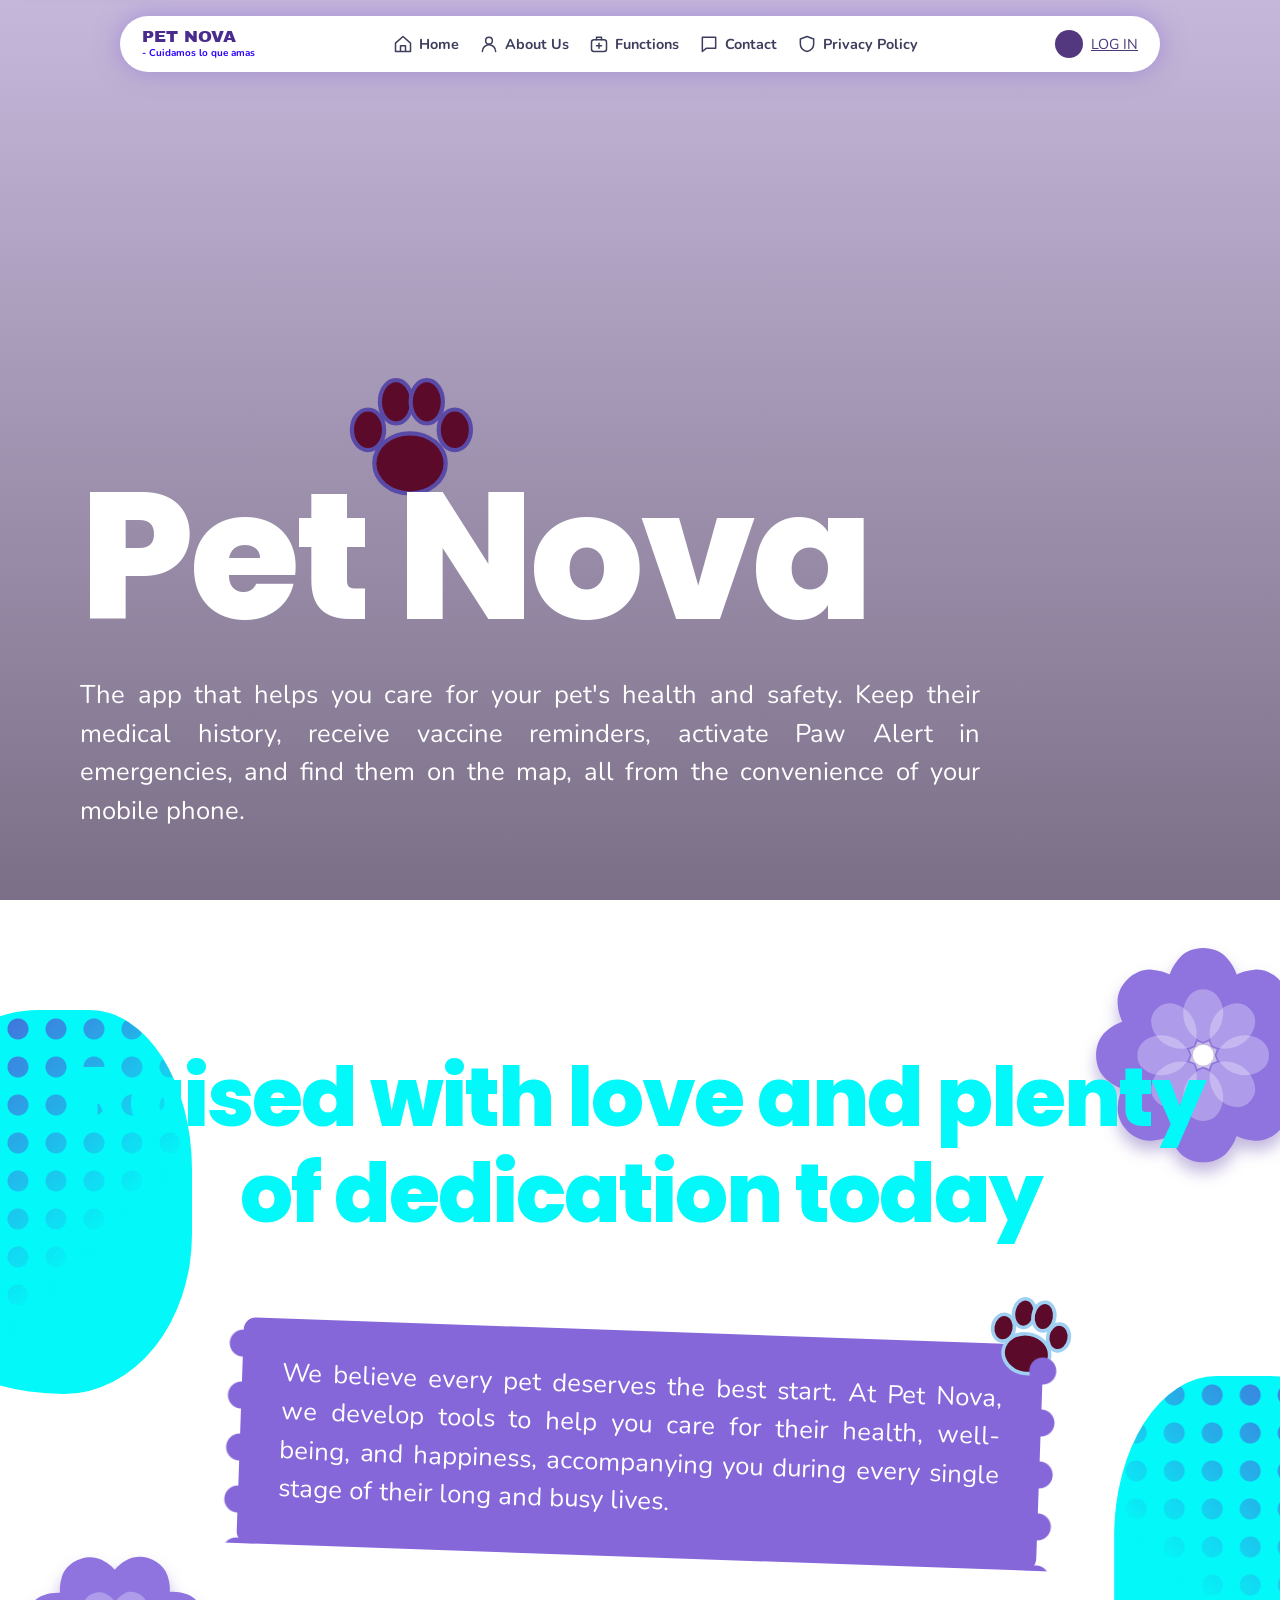
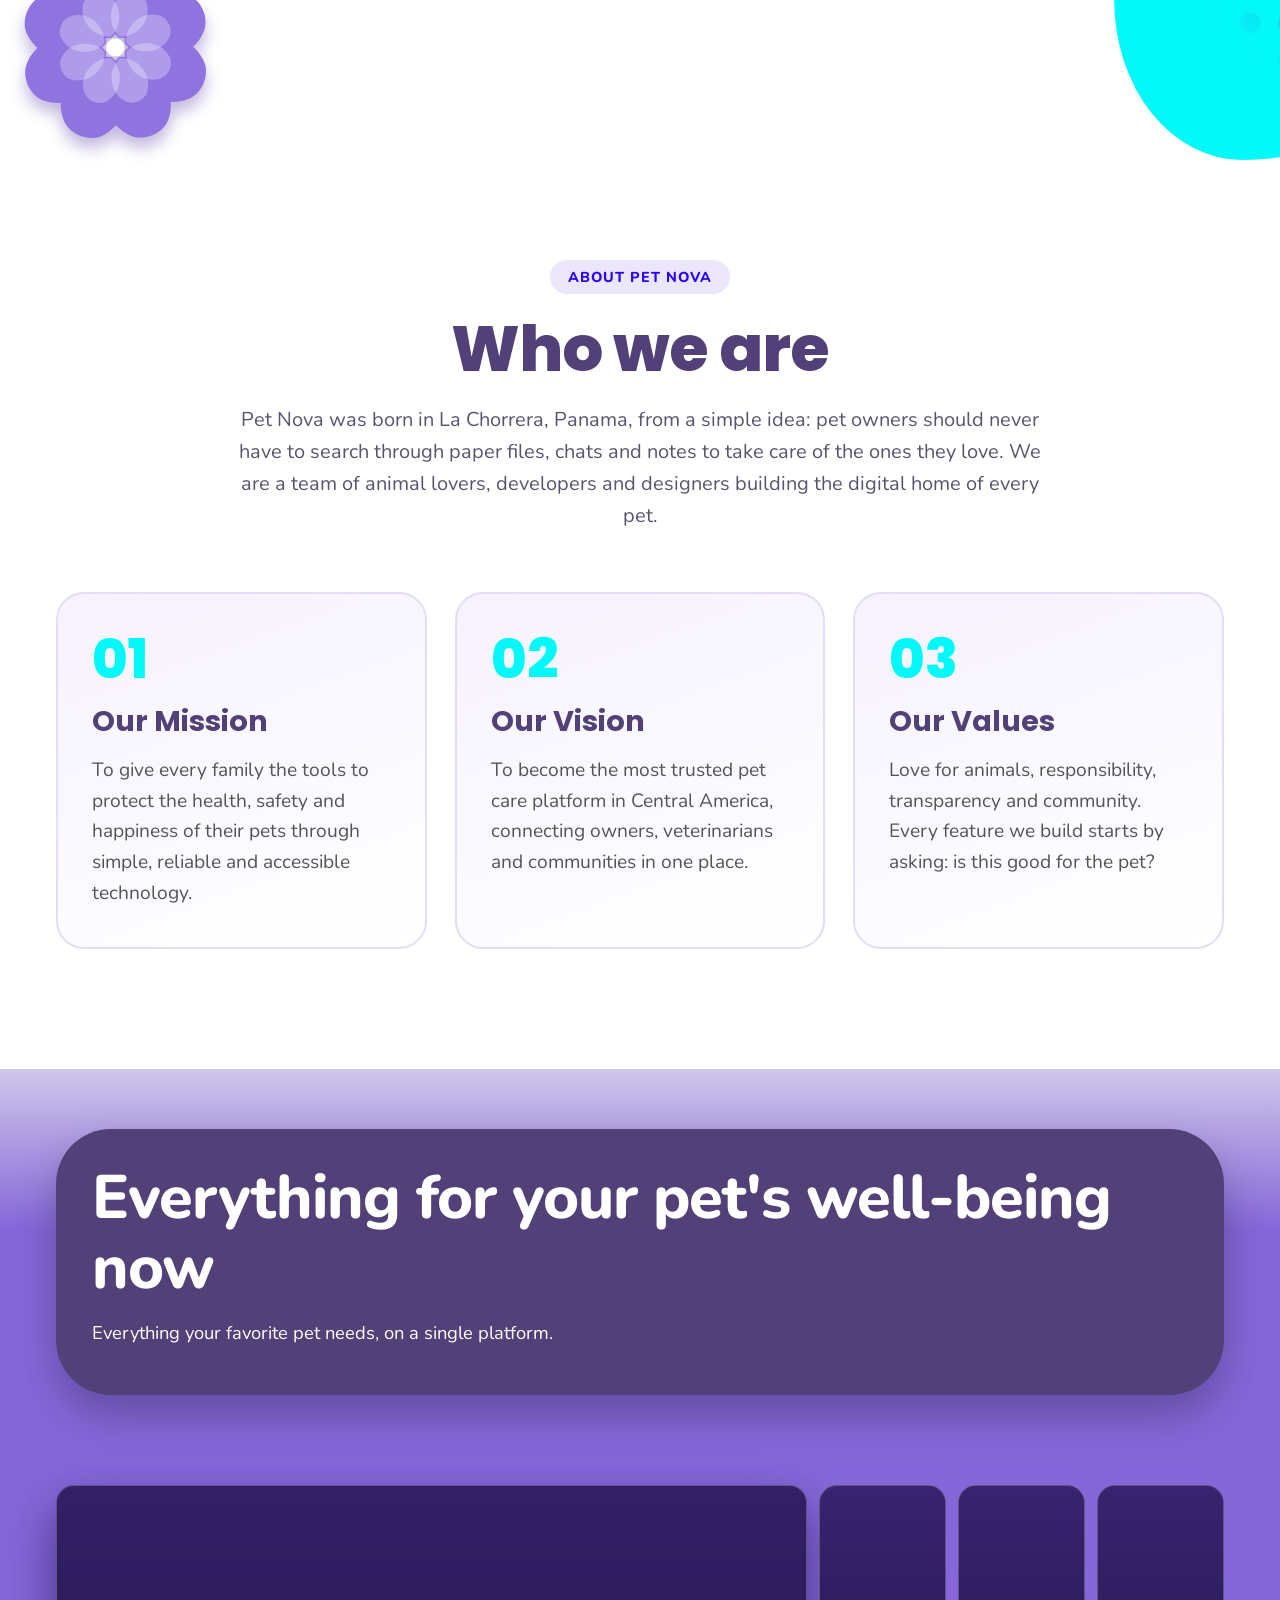
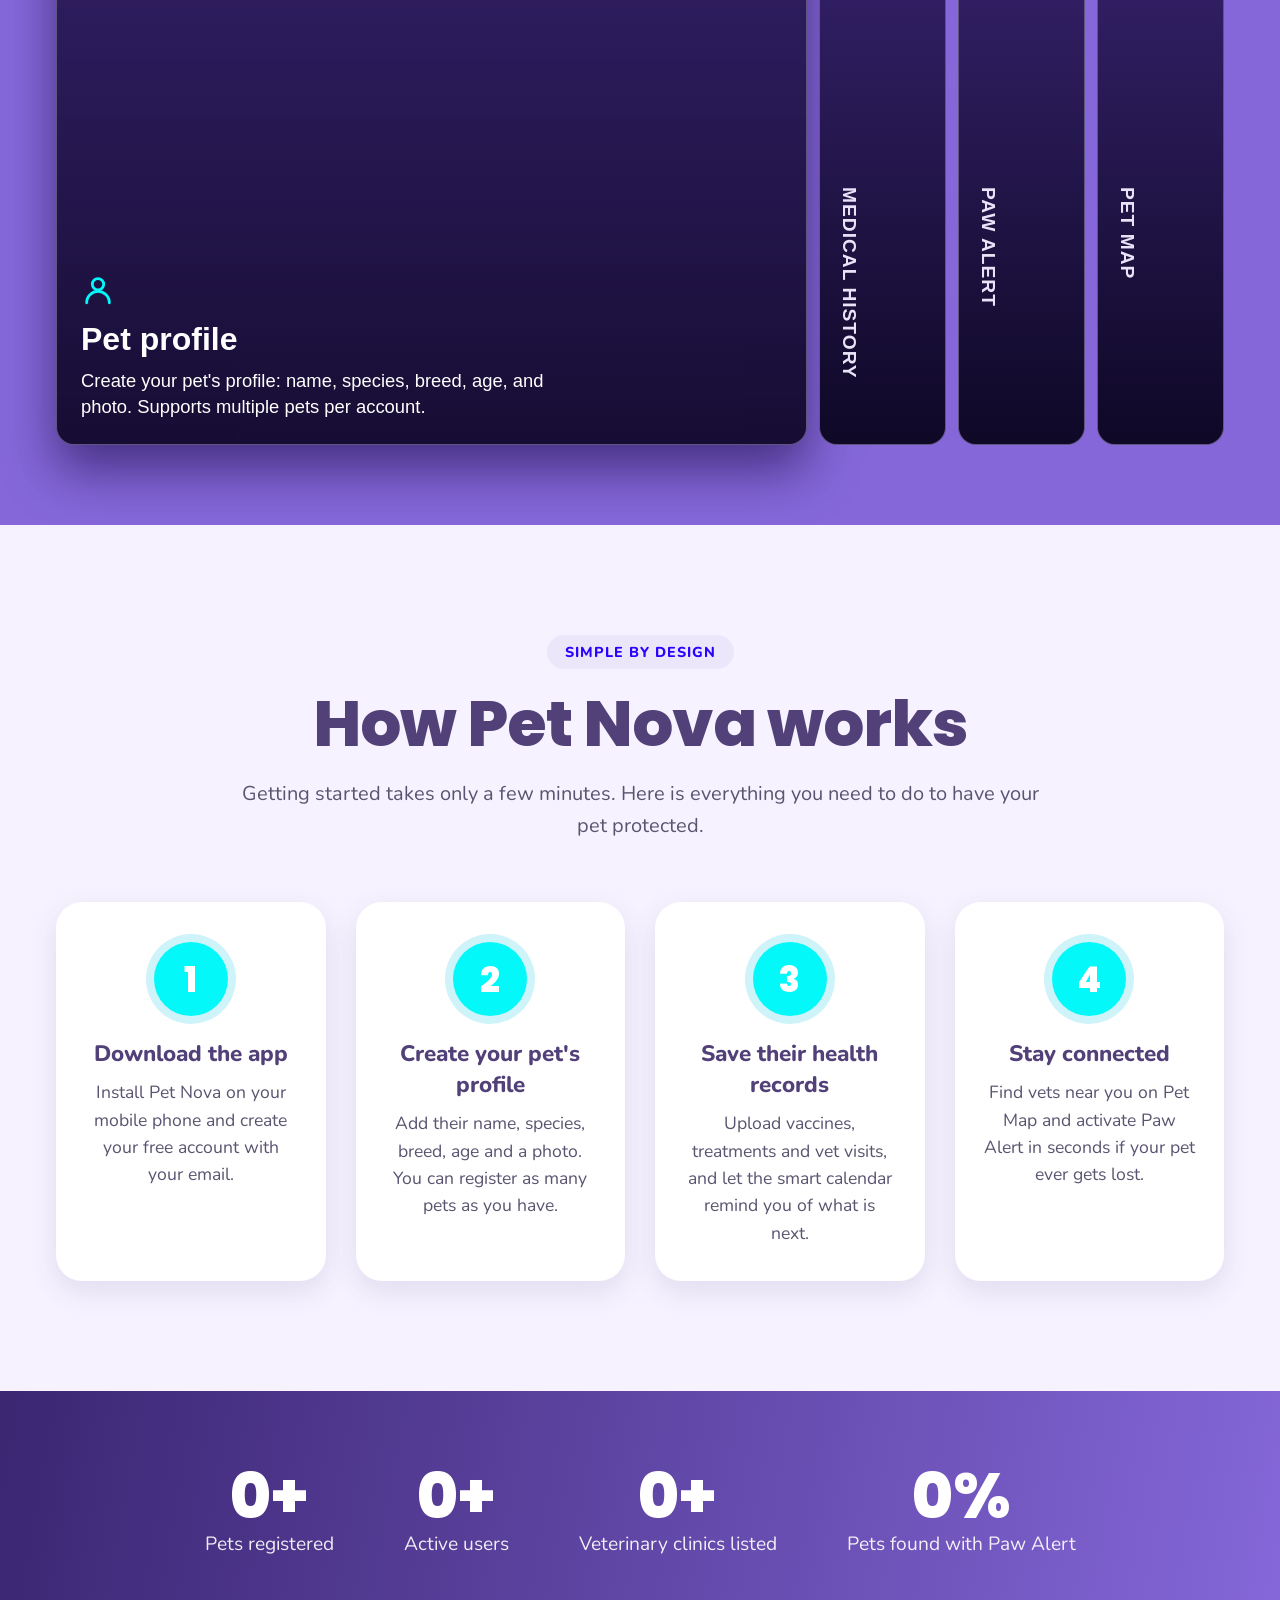
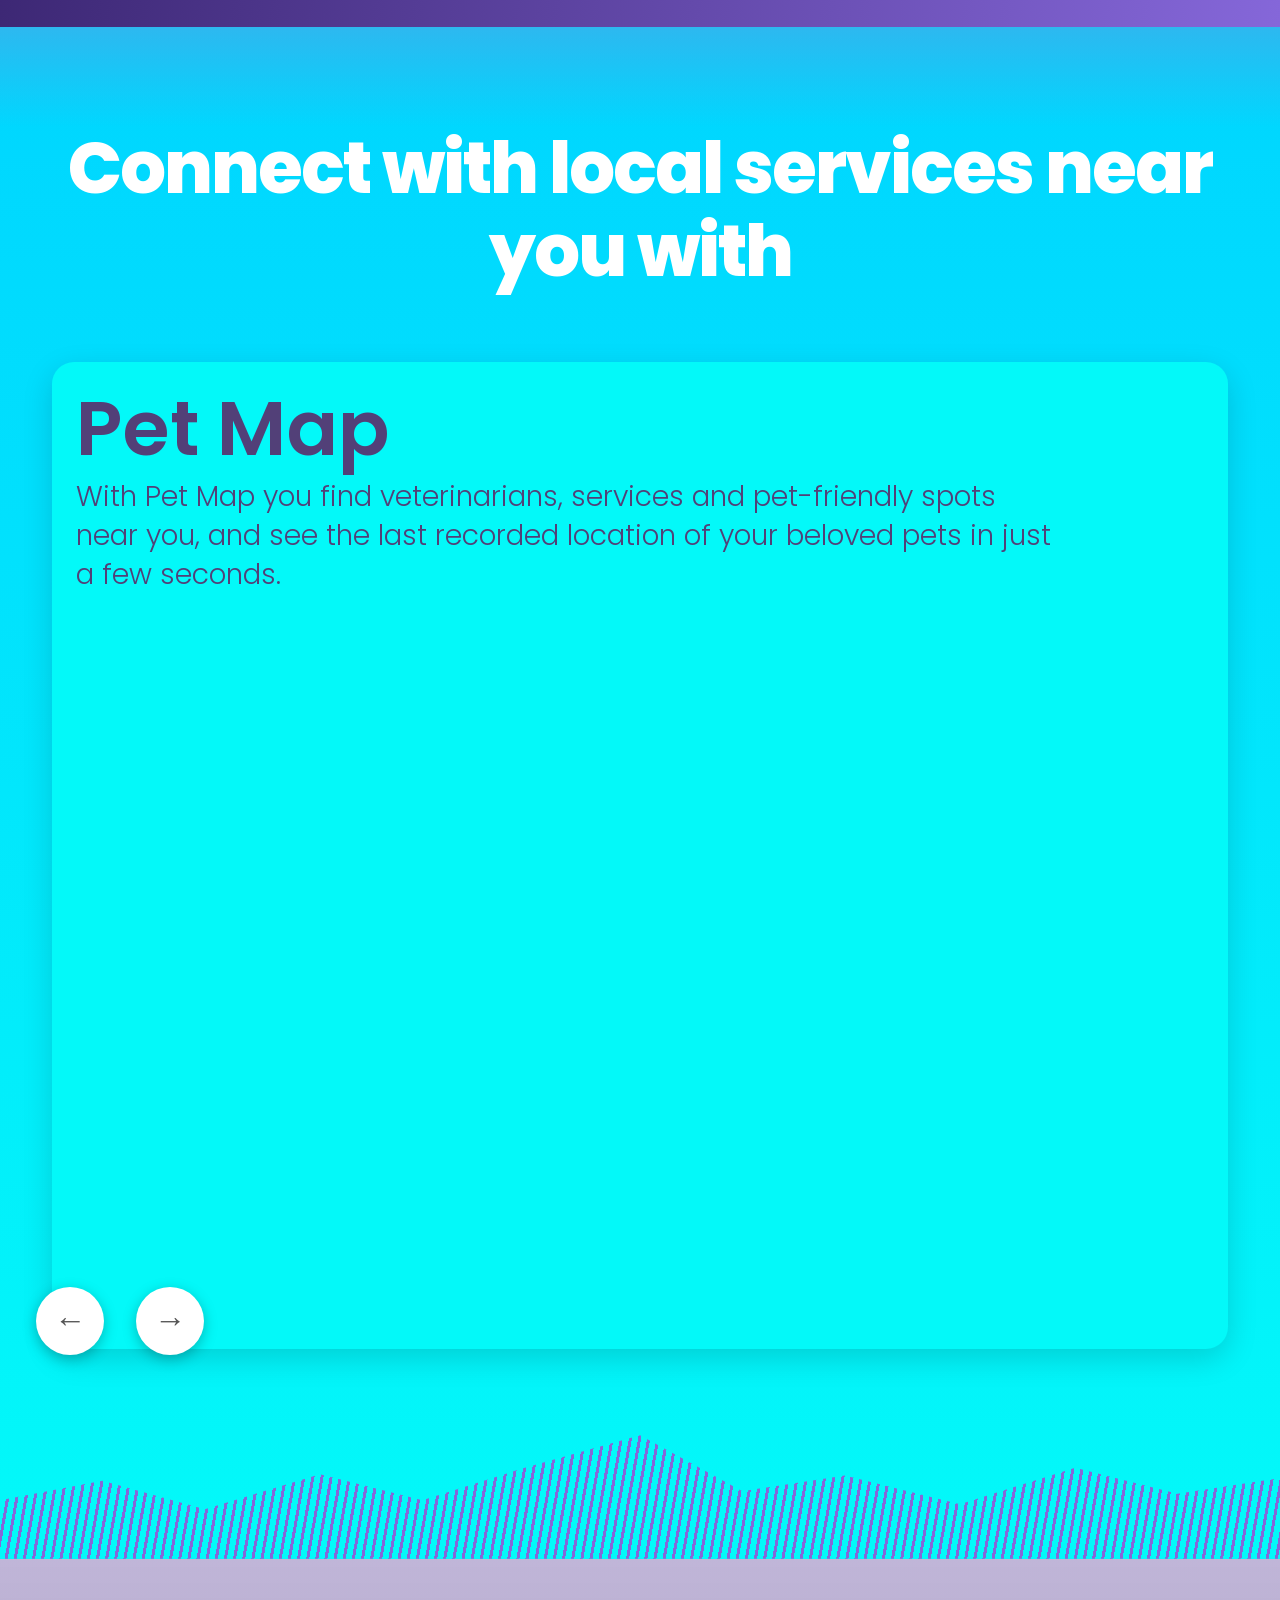
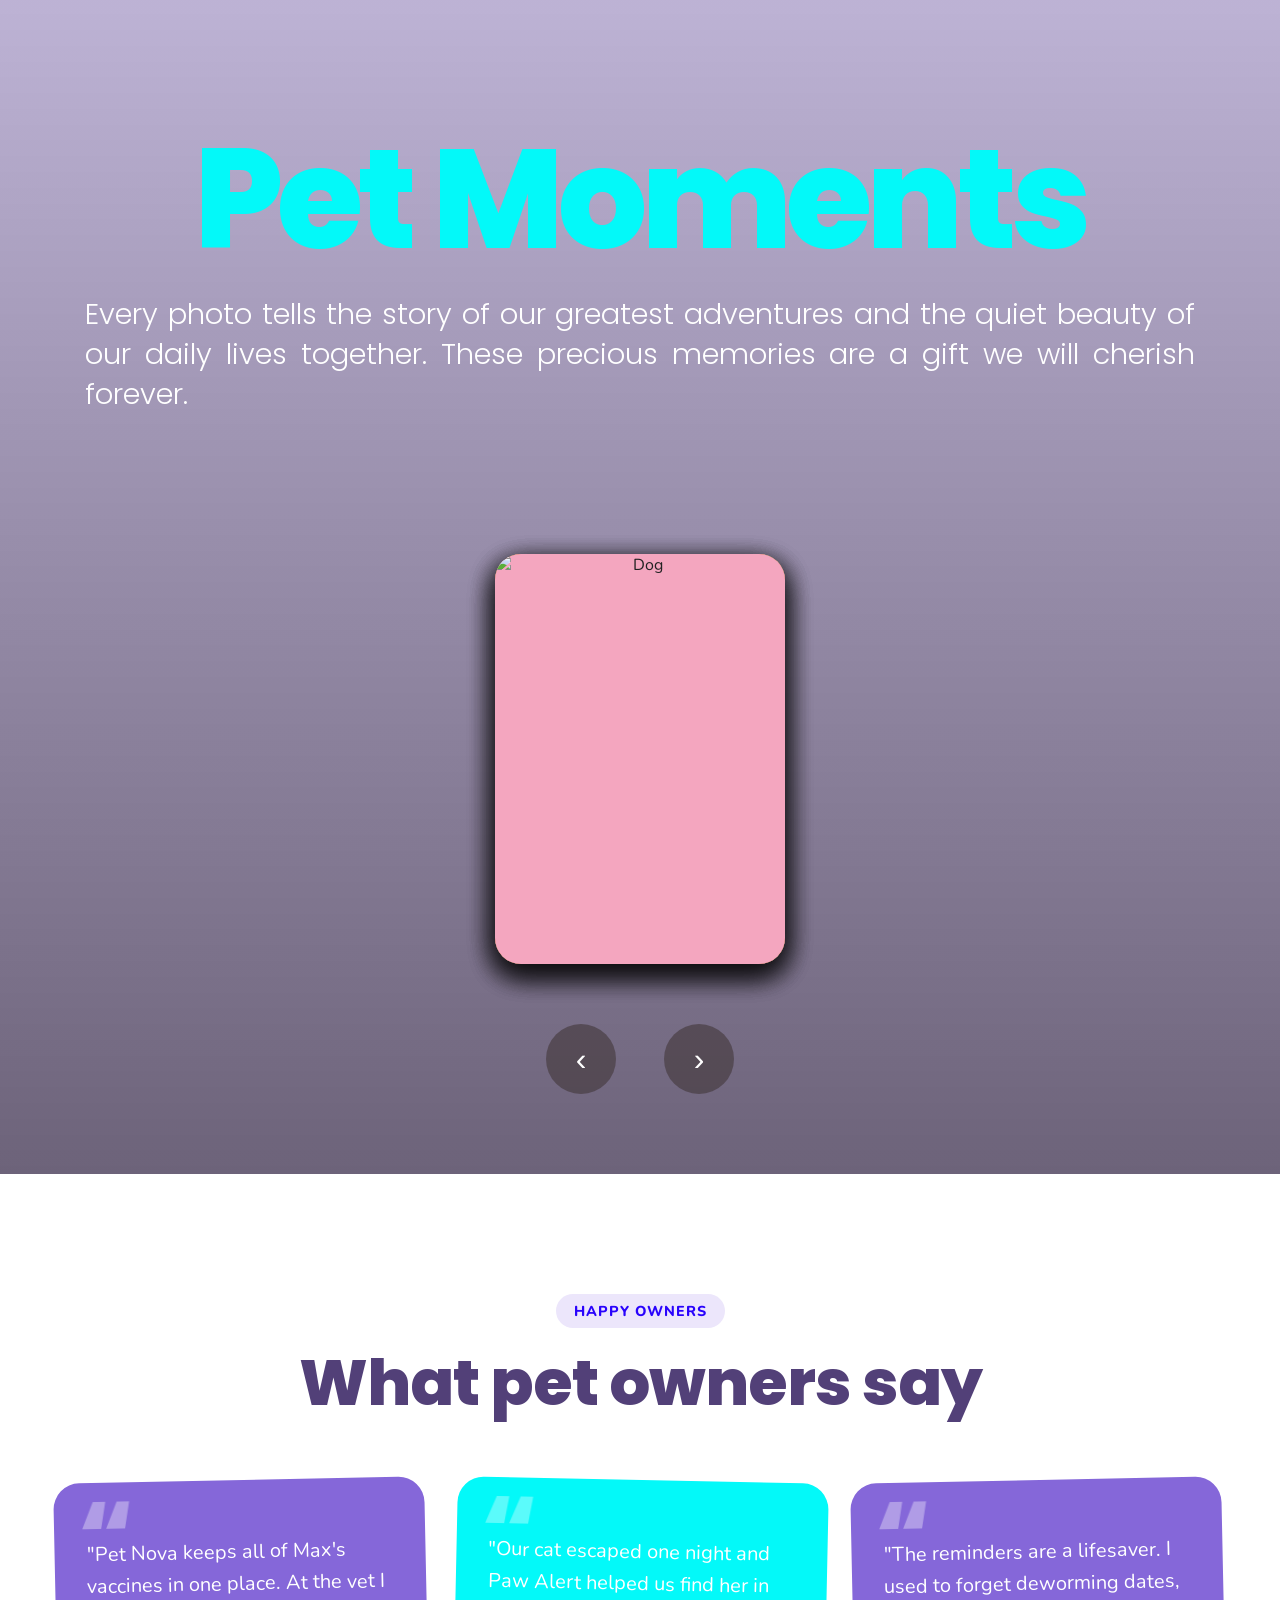
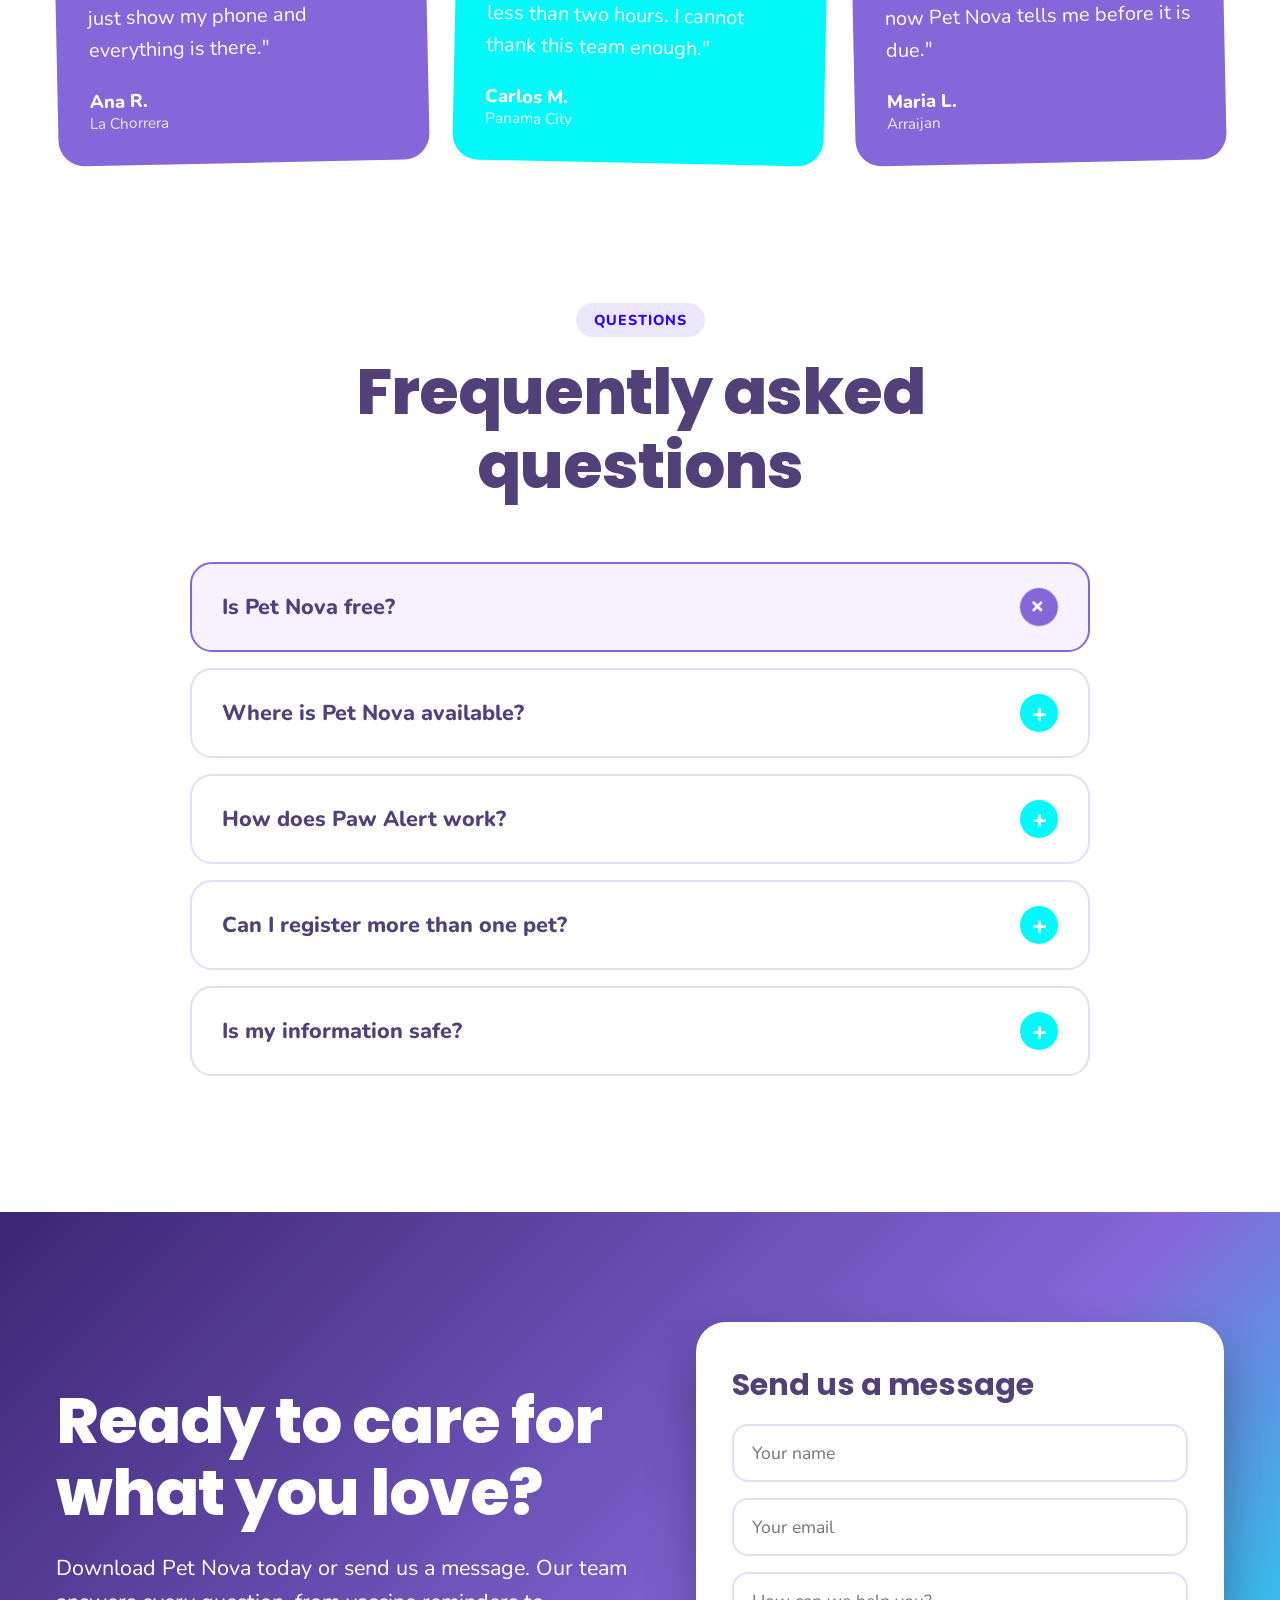
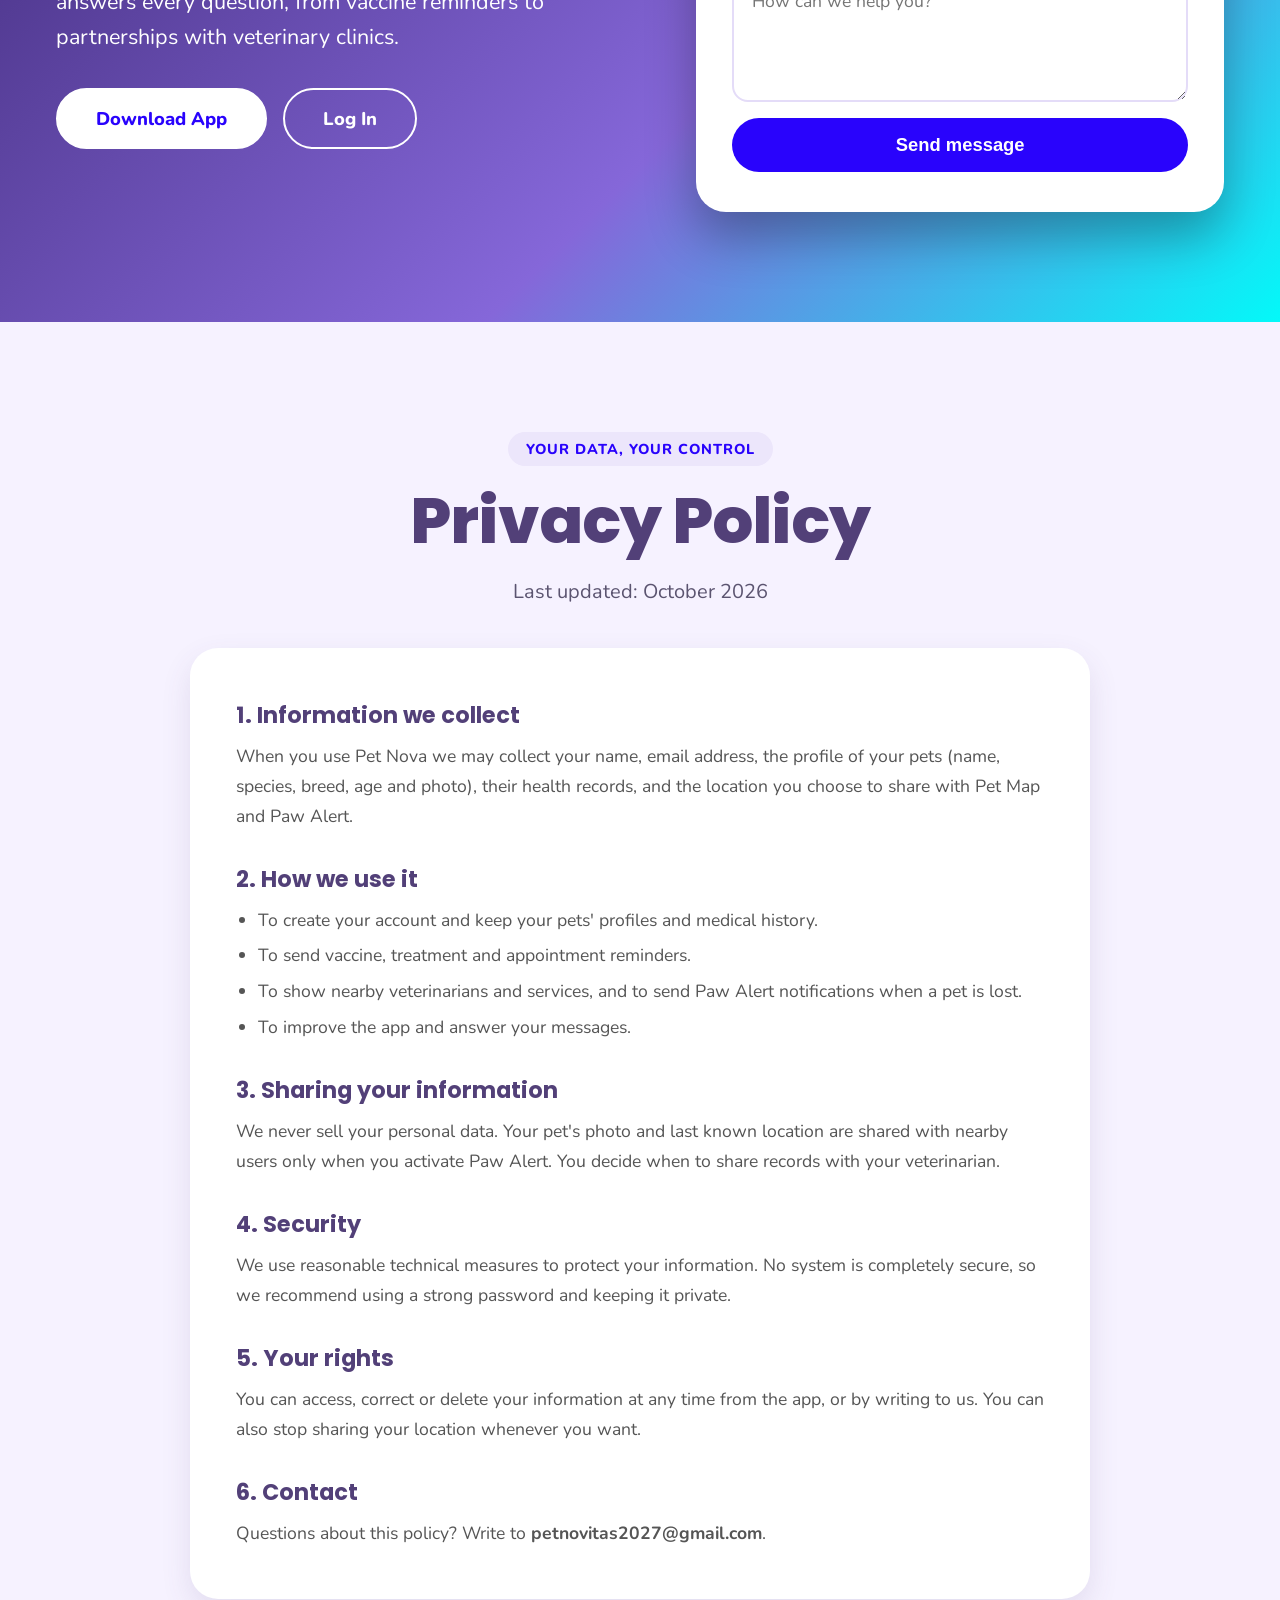
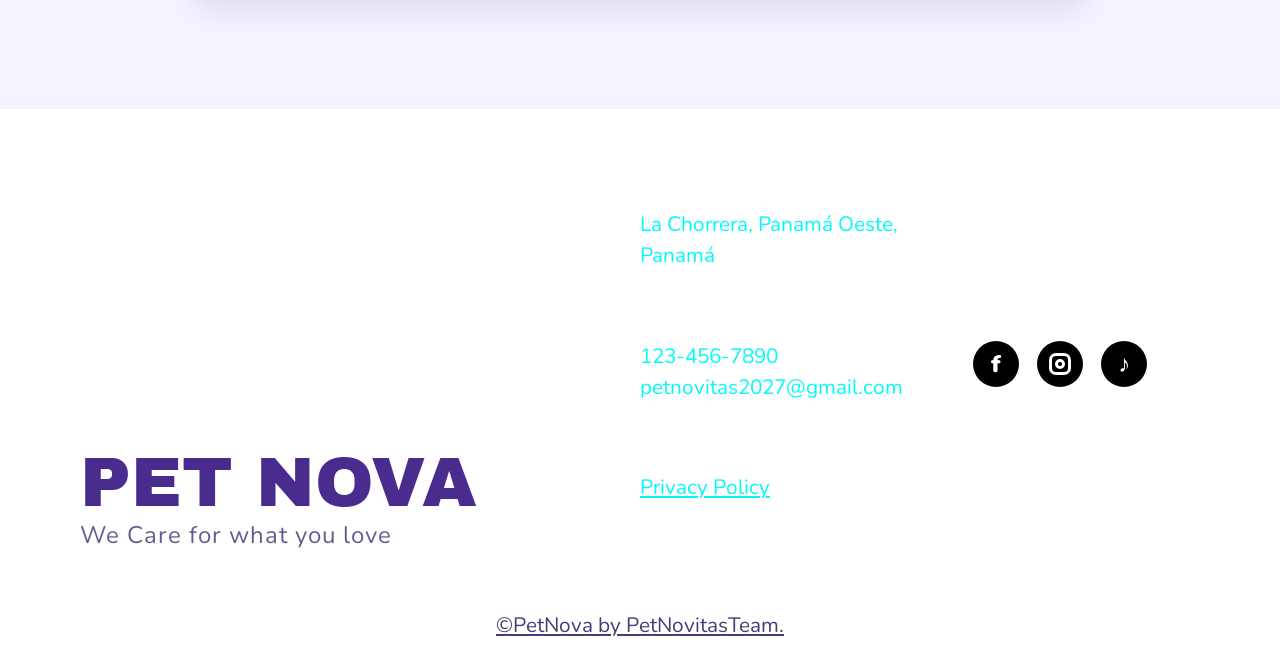
==== commit b47e083f: "Add files via upload" ====
--- a/PetNova MC/Index-PetNova.html
+++ b/PetNova MC/Index-PetNova.html
@@ -1,4 +1,3 @@
-<!DOCTYPE html>
 <!DOCTYPE html>
 <html lang="en">
 <head>
@@ -7,23 +6,27 @@
   <meta name="description" content="Pet Nova is the app that helps you care for your pet's health and safety: medical history, vaccine reminders, Paw Alert and Pet Map.">
   <meta name="theme-color" content="#8567d9">
   <title>Pet Nova | Home</title>
- 
+
   <!-- Fuentes -->
   <link rel="preconnect" href="https://fonts.googleapis.com">
   <link rel="preconnect" href="https://fonts.gstatic.com" crossorigin>
-  <link href="https://fonts.googleapis.com/css2?family=Archivo+Black&family=Nunito:wght@400;600;700;800&family=Poppins:wght@300;400;800&display=swap%22 rel="stylesheet">
- 
+  <link href="https://fonts.googleapis.com/css2?family=Archivo+Black&family=Nunito:wght@400;600;700;800&family=Poppins:wght@300;400;800&display=swap" rel="stylesheet">
+
   <link rel="icon" href="img/logo.png">
- 
+
+  <!-- Marca el documento como "con JS" antes de pintar (evita parpadeos en las animaciones de entrada) -->
   <script>document.documentElement.classList.add("js")</script>
- 
-  <link rel="stylesheet" href="style.css">
+
+  <link rel="stylesheet" href="Stylee.CSS/Style.PetNova.css">
 </head>
 <body>
- 
+
+  <!-- Enlace para saltar la navegación (teclado y lectores de pantalla) -->
   <a class="skip-link" href="#main">Skip to content</a>
- 
-  <!-- Iconos reutilizables -->
+
+  <!-- ============================================================
+       ICONOS REUTILIZABLES (huella y pétalo)
+       ============================================================ -->
   <svg width="0" height="0" style="position:absolute" aria-hidden="true" focusable="false">
     <symbol id="paw" viewBox="0 0 100 100">
       <ellipse cx="50" cy="66" rx="24" ry="20"/>
@@ -36,15 +39,17 @@
       <path id="petal" d="M0 -10 C30 -20 42 -60 21 -84 C11 -96 -11 -96 -21 -84 C-42 -60 -30 -20 0 -10Z"/>
     </defs>
   </svg>
- 
-  <!-- NAVBAR -->
+
+  <!-- ============================================================
+       1. NAVBAR
+       ============================================================ -->
   <header class="nav-wrap">
     <nav class="navbar" aria-label="Main navigation">
       <a href="#home" class="brand" aria-label="Pet Nova – home">
         <img class="brand-logo" src="img/logo.png" alt="Pet Nova logo" onerror="this.style.display='none'">
         <span class="brand-text"><b>PET NOVA</b><small>- Cuidamos lo que amas</small></span>
       </a>
- 
+
       <ul class="nav-links" id="navLinks">
         <li><a href="#home"><svg viewBox="0 0 24 24" aria-hidden="true"><path d="M3 11l9-8 9 8v10H3zM9 21v-7h6v7"/></svg>Home</a></li>
         <li><a href="#about"><svg viewBox="0 0 24 24" aria-hidden="true"><circle cx="12" cy="8" r="4"/><path d="M4 21c0-5 4-8 8-8s8 3 8 8"/></svg>About Us</a></li>
@@ -52,15 +57,17 @@
         <li><a href="#contact"><svg viewBox="0 0 24 24" aria-hidden="true"><path d="M4 4h16v13H9l-5 4z"/></svg>Contact</a></li>
         <li><a href="#privacy"><svg viewBox="0 0 24 24" aria-hidden="true"><path d="M12 3l8 3v6c0 5-4 8-8 9-4-1-8-4-8-9V6z"/></svg>Privacy Policy</a></li>
       </ul>
- 
+
       <a class="login" href="https://nova-p-git-main-pet-nova.vercel.app/" target="_blank" rel="noopener"><i aria-hidden="true"></i>LOG IN</a>
       <button class="menu-toggle" id="menuToggle" type="button" aria-label="Menu" aria-expanded="false" aria-controls="navLinks">&#9776;</button>
     </nav>
   </header>
- 
+
   <main id="main">
- 
-    <!-- HERO -->
+
+    <!-- ============================================================
+         2. HERO
+         ============================================================ -->
     <section id="home" class="hero" aria-labelledby="hero-title">
       <div class="hero-content">
         <svg class="paw paw-hero" aria-hidden="true" focusable="false"><use href="#paw"/></svg>
@@ -68,63 +75,28 @@
         <p>The app that helps you care for your pet's health and safety. Keep their medical history, receive vaccine reminders, activate Paw Alert in emergencies, and find them on the map, all from the convenience of your mobile phone.</p>
       </div>
     </section>
- 
-    <!-- RAISED WITH LOVE -->
+
+    <!-- ============================================================
+         3. RAISED WITH LOVE (about)
+         ============================================================ -->
     <section id="about" class="raised" aria-labelledby="raised-title">
       <div class="blob blob-left" aria-hidden="true"></div>
       <div class="blob blob-right" aria-hidden="true"></div>
- 
-      <div class="flower flower-1" aria-hidden="true">
-        <img src="https://static.wixstatic.com/media/11062b_3889364d7fca4d90993f55c426131a4d~mv2.png" alt="" onerror="this.parentNode.classList.add('use-svg')">
-        <svg class="flower-svg" viewBox="-100 -100 200 200" aria-hidden="true">
-          <defs>
-            <linearGradient id="pg1" x1="0" y1="0" x2="0" y2="-1" gradientUnits="objectBoundingBox">
-              <stop offset="0" stop-color="#8f74e0"/>
-              <stop offset="1" stop-color="#cdbdf8"/>
-            </linearGradient>
-          </defs>
-          <use href="#petal" fill="url(#pg1)" transform="rotate(0)"/>
-          <use href="#petal" fill="url(#pg1)" transform="rotate(45)"/>
-          <use href="#petal" fill="url(#pg1)" transform="rotate(90)"/>
-          <use href="#petal" fill="url(#pg1)" transform="rotate(135)"/>
-          <use href="#petal" fill="url(#pg1)" transform="rotate(180)"/>
-          <use href="#petal" fill="url(#pg1)" transform="rotate(225)"/>
-          <use href="#petal" fill="url(#pg1)" transform="rotate(270)"/>
-          <use href="#petal" fill="url(#pg1)" transform="rotate(315)"/>
-          <circle r="9" fill="#fff"/>
-        </svg>
-      </div>
- 
-      <div class="flower flower-2" aria-hidden="true">
-        <img src="https://static.wixstatic.com/media/11062b_3889364d7fca4d90993f55c426131a4d~mv2.png" alt="" onerror="this.parentNode.classList.add('use-svg')">
-        <svg class="flower-svg" viewBox="-100 -100 200 200" aria-hidden="true">
-          <defs>
-            <linearGradient id="pg2" x1="0" y1="0" x2="0" y2="-1" gradientUnits="objectBoundingBox">
-              <stop offset="0" stop-color="#8f74e0"/>
-              <stop offset="1" stop-color="#cdbdf8"/>
-            </linearGradient>
-          </defs>
-          <use href="#petal" fill="url(#pg2)" transform="rotate(22)"/>
-          <use href="#petal" fill="url(#pg2)" transform="rotate(67)"/>
-          <use href="#petal" fill="url(#pg2)" transform="rotate(112)"/>
-          <use href="#petal" fill="url(#pg2)" transform="rotate(157)"/>
-          <use href="#petal" fill="url(#pg2)" transform="rotate(202)"/>
-          <use href="#petal" fill="url(#pg2)" transform="rotate(247)"/>
-          <use href="#petal" fill="url(#pg2)" transform="rotate(292)"/>
-          <use href="#petal" fill="url(#pg2)" transform="rotate(337)"/>
-          <circle r="9" fill="#fff"/>
-        </svg>
-      </div>
- 
+
+      <div class="flower flower-1" aria-hidden="true"><img src="https://static.wixstatic.com/media/11062b_3889364d7fca4d90993f55c426131a4d~mv2.png" alt="" onerror="this.parentNode.classList.add('use-svg')"><svg class="flower-svg" viewBox="-100 -100 200 200" aria-hidden="true"><defs><linearGradient id="pg1" x1="0" y1="0" x2="0" y2="-1" gradientUnits="objectBoundingBox"><stop offset="0" stop-color="#8f74e0"/><stop offset="1" stop-color="#cdbdf8"/></linearGradient></defs><use href="#petal" fill="url(#pg1)" transform="rotate(0)"/><use href="#petal" fill="url(#pg1)" transform="rotate(45)"/><use href="#petal" fill="url(#pg1)" transform="rotate(90)"/><use href="#petal" fill="url(#pg1)" transform="rotate(135)"/><use href="#petal" fill="url(#pg1)" transform="rotate(180)"/><use href="#petal" fill="url(#pg1)" transform="rotate(225)"/><use href="#petal" fill="url(#pg1)" transform="rotate(270)"/><use href="#petal" fill="url(#pg1)" transform="rotate(315)"/><use href="#petal" fill="#fff" opacity=".28" transform="rotate(0) translate(0 -6) scale(.55)"/><use href="#petal" fill="#fff" opacity=".28" transform="rotate(45) translate(0 -6) scale(.55)"/><use href="#petal" fill="#fff" opacity=".28" transform="rotate(90) translate(0 -6) scale(.55)"/><use href="#petal" fill="#fff" opacity=".28" transform="rotate(135) translate(0 -6) scale(.55)"/><use href="#petal" fill="#fff" opacity=".28" transform="rotate(180) translate(0 -6) scale(.55)"/><use href="#petal" fill="#fff" opacity=".28" transform="rotate(225) translate(0 -6) scale(.55)"/><use href="#petal" fill="#fff" opacity=".28" transform="rotate(270) translate(0 -6) scale(.55)"/><use href="#petal" fill="#fff" opacity=".28" transform="rotate(315) translate(0 -6) scale(.55)"/><circle r="9" fill="#fff"/></svg></div>
+      <div class="flower flower-2" aria-hidden="true"><img src="https://static.wixstatic.com/media/11062b_3889364d7fca4d90993f55c426131a4d~mv2.png" alt="" onerror="this.parentNode.classList.add('use-svg')"><svg class="flower-svg" viewBox="-100 -100 200 200" aria-hidden="true"><defs><linearGradient id="pg2" x1="0" y1="0" x2="0" y2="-1" gradientUnits="objectBoundingBox"><stop offset="0" stop-color="#8f74e0"/><stop offset="1" stop-color="#cdbdf8"/></linearGradient></defs><use href="#petal" fill="url(#pg2)" transform="rotate(22)"/><use href="#petal" fill="url(#pg2)" transform="rotate(67)"/><use href="#petal" fill="url(#pg2)" transform="rotate(112)"/><use href="#petal" fill="url(#pg2)" transform="rotate(157)"/><use href="#petal" fill="url(#pg2)" transform="rotate(202)"/><use href="#petal" fill="url(#pg2)" transform="rotate(247)"/><use href="#petal" fill="url(#pg2)" transform="rotate(292)"/><use href="#petal" fill="url(#pg2)" transform="rotate(337)"/><use href="#petal" fill="#fff" opacity=".28" transform="rotate(22) translate(0 -6) scale(.55)"/><use href="#petal" fill="#fff" opacity=".28" transform="rotate(67) translate(0 -6) scale(.55)"/><use href="#petal" fill="#fff" opacity=".28" transform="rotate(112) translate(0 -6) scale(.55)"/><use href="#petal" fill="#fff" opacity=".28" transform="rotate(157) translate(0 -6) scale(.55)"/><use href="#petal" fill="#fff" opacity=".28" transform="rotate(202) translate(0 -6) scale(.55)"/><use href="#petal" fill="#fff" opacity=".28" transform="rotate(247) translate(0 -6) scale(.55)"/><use href="#petal" fill="#fff" opacity=".28" transform="rotate(292) translate(0 -6) scale(.55)"/><use href="#petal" fill="#fff" opacity=".28" transform="rotate(337) translate(0 -6) scale(.55)"/><circle r="9" fill="#fff"/></svg></div>
+
       <h2 id="raised-title" class="reveal">Raised with love and plenty of dedication today</h2>
- 
+
       <div class="note reveal">
         <svg class="paw paw-note" aria-hidden="true" focusable="false"><use href="#paw"/></svg>
         <p>We believe every pet deserves the best start. At Pet Nova, we develop tools to help you care for their health, well-being, and happiness, accompanying you during every single stage of their long and busy lives.</p>
       </div>
     </section>
- 
-    <!-- MISSION / VISION / VALUES -->
+
+    <!-- ============================================================
+         4. MISSION / VISION / VALUES
+         ============================================================ -->
     <section class="mvv" aria-labelledby="mvv-title">
       <div class="section-title reveal">
         <span class="tag">About Pet Nova</span>
@@ -149,15 +121,19 @@
         </article>
       </div>
     </section>
- 
-    <!-- FUNCTIONS -->
+
+    <!-- ============================================================
+         5. FUNCTIONS (acordeón de paneles)
+         ============================================================ -->
     <section id="functions" class="features" aria-labelledby="features-title">
       <div class="features-head reveal">
         <h2 id="features-title">Everything for your pet's well-being now</h2>
         <p>Everything your favorite pet needs, on a single platform.</p>
       </div>
- 
+
       <div class="accordion" id="accordion">
+
+        <!-- 1 · Pet profile -->
         <article class="panel active" style="--img:url('img/profile.jpg'), url('https://images.unsplash.com/photo-1543466835-00a7907e9de1?w=1200&auto=format&fit=crop&q=80')">
           <span class="label">Pet profile</span>
           <div class="panel-info">
@@ -166,34 +142,43 @@
             <p>Create your pet's profile: name, species, breed, age, and photo. Supports multiple pets per account.</p>
           </div>
         </article>
+
+        <!-- 2 · Medical History -->
         <article class="panel" style="--img:url('img/medical.jpg'), url('https://images.unsplash.com/photo-1583511655857-d19b40a7a54e?w=1200&auto=format&fit=crop&q=80')">
           <span class="label">Medical history</span>
           <div class="panel-info">
-            <svg viewBox="0 0 24 24" aria-hidden="true"><rect x="3" y="7" width="18" height="14" rx="3"/><path d="M9 7V4h6v3M12 11v6M9 14h6"/></svg>
-            <h3>Medical history</h3>
-            <p>Vaccines, checkups and treatments saved and ready to share with your vet.</p>
+            <svg viewBox="0 0 24 24" aria-hidden="true"><path d="M20.8 4.6a5.5 5.5 0 0 0-7.8 0L12 5.7l-1-1.1a5.5 5.5 0 0 0-7.8 7.8l1 1L12 21l7.8-7.6 1-1a5.5 5.5 0 0 0 0-7.8z"/><path d="M7 12h2.5l1.5-3 2 6 1.5-3H17"/></svg>
+            <h3>Medical History</h3>
+            <p>Vaccines with push reminders, vet visits, and active medications, all in one place.</p>
           </div>
         </article>
+
+        <!-- 3 · Paw Alert -->
         <article class="panel" style="--img:url('img/pawalert.jpg'), url('https://images.unsplash.com/photo-1587300003388-59208cc962cb?w=1200&auto=format&fit=crop&q=80')">
           <span class="label">Paw Alert</span>
           <div class="panel-info">
             <svg viewBox="0 0 24 24" aria-hidden="true"><path d="M12 22s7-6 7-12a7 7 0 10-14 0c0 6 7 12 7 12z"/><circle cx="12" cy="10" r="2.5"/></svg>
             <h3>Paw Alert</h3>
-            <p>Activate an emergency alert and notify nearby users if your pet goes missing.</p>
+            <p>Post a lost pet alert with a photo and GPS location. The community helps with the "I saw it" button.</p>
           </div>
         </article>
+
+        <!-- 4 · Pet Map -->
         <article class="panel" style="--img:url('img/petmap.jpg'), url('https://images.unsplash.com/photo-1514888286974-6c03e2ca1dba?w=1200&auto=format&fit=crop&q=80')">
           <span class="label">Pet map</span>
           <div class="panel-info">
-            <svg viewBox="0 0 24 24" aria-hidden="true"><path d="M12 22s7-6 7-12a7 7 0 10-14 0c0 6 7 12 7 12z"/><circle cx="12" cy="10" r="2.5"/></svg>
-            <h3>Pet map</h3>
-            <p>Find vets, services and pet-friendly spots near you.</p>
+            <svg viewBox="0 0 24 24" aria-hidden="true"><path d="M3 6l6-2 6 2 6-2v14l-6 2-6-2-6 2z"/><path d="M9 4v14M15 6v14"/></svg>
+            <h3>Pet Map</h3>
+            <p>Interactive directory of veterinarians, grooming, pet shops, and pet-friendly parks in Panama.</p>
           </div>
         </article>
-      </div>
-    </section>
- 
-    <!-- HOW IT WORKS -->
+
+      </div>
+    </section>
+
+    <!-- ============================================================
+         6. HOW IT WORKS
+         ============================================================ -->
     <section class="steps" aria-labelledby="steps-title">
       <div class="section-title reveal">
         <span class="tag">Simple by design</span>
@@ -223,25 +208,28 @@
         </article>
       </div>
     </section>
- 
-    <!-- STATS -->
+
+    <!-- ============================================================
+         7. STATS
+         ============================================================ -->
     <section class="stats" aria-label="Pet Nova in numbers">
       <div class="stat"><strong data-count="5000">0</strong><span>Pets registered</span></div>
       <div class="stat"><strong data-count="12000">0</strong><span>Active users</span></div>
       <div class="stat"><strong data-count="300">0</strong><span>Veterinary clinics listed</span></div>
       <div class="stat"><strong data-count="98" data-suffix="%">0</strong><span>Pets found with Paw Alert</span></div>
     </section>
- 
-    <!-- PET MAP -->
+
+    <!-- ============================================================
+         8. PET MAP
+         ============================================================ -->
     <section class="connect" aria-labelledby="connect-title">
       <h2 id="connect-title" class="reveal">Connect with local services near you with</h2>
- 
+
       <div class="map-card reveal">
         <div class="map-text">
-                    <h3>Pet Map</h3>
+          <h3>Pet Map</h3>
           <p>With Pet Map you find veterinarians, services and pet-friendly spots near you, and see the last recorded location of your beloved pets in just a few seconds.</p>
         </div>
- 
         <div class="map-box">
           <iframe id="mapFrame" title="Pet Map" loading="lazy"
             src="https://www.openstreetmap.org/export/embed.html?bbox=-79.5290%2C8.9880%2C-79.5140%2C9.0000&amp;layer=mapnik"></iframe>
@@ -249,17 +237,19 @@
           <button class="circle next" id="mapNext" type="button" aria-label="Next location">&#8594;</button>
         </div>
       </div>
- 
+
       <div class="waves" aria-hidden="true"></div>
     </section>
- 
-    <!-- PET MOMENTS -->
+
+    <!-- ============================================================
+         9. PET MOMENTS (abanico de fotos)
+         ============================================================ -->
     <section class="moments" aria-labelledby="moments-title">
       <div class="moments-text reveal">
         <h2 id="moments-title">Pet Moments</h2>
         <p>Every photo tells the story of our greatest adventures and the quiet beauty of our daily lives together. These precious memories are a gift we will cherish forever.</p>
       </div>
- 
+
       <div class="fan" id="fan">
         <figure style="--bg:#f26a1b"><img src="img/pet1.jpg" data-fallback="https://images.unsplash.com/photo-1543466835-00a7907e9de1?w=500&auto=format&fit=crop&q=80" alt="Dog" loading="lazy" decoding="async"></figure>
         <figure style="--bg:#f4f4f4"><img src="img/pet2.jpg" data-fallback="https://images.unsplash.com/photo-1583511655857-d19b40a7a54e?w=500&auto=format&fit=crop&q=80" alt="Dog" loading="lazy" decoding="async"></figure>
@@ -269,115 +259,113 @@
         <figure style="--bg:#f26a1b"><img src="img/pet6.jpg" data-fallback="https://images.unsplash.com/photo-1583511655857-d19b40a7a54e?w=500&auto=format&fit=crop&q=80" alt="Dog" loading="lazy" decoding="async"></figure>
         <figure style="--bg:#f4a6bf"><img src="img/pet7.jpg" data-fallback="https://images.unsplash.com/photo-1587300003388-59208cc962cb?w=500&auto=format&fit=crop&q=80" alt="Dog" loading="lazy" decoding="async"></figure>
       </div>
- 
+
       <div class="fan-controls">
         <button class="circle dark" id="fanPrev" type="button" aria-label="Previous photo">&#8249;</button>
         <div class="dots" id="dots"></div>
         <button class="circle dark" id="fanNext" type="button" aria-label="Next photo">&#8250;</button>
       </div>
     </section>
- 
-    <!-- TESTIMONIALS -->
+
+    <!-- ============================================================
+         10. TESTIMONIALS
+         ============================================================ -->
     <section class="testimonials" aria-labelledby="testi-title">
       <div class="section-title reveal">
         <span class="tag">Happy owners</span>
         <h2 id="testi-title">What pet owners say</h2>
       </div>
- 
       <div class="testi-grid">
         <blockquote class="testi reveal">
           <p>"Pet Nova keeps all of Max's vaccines in one place. At the vet I just show my phone and everything is there."</p>
           <cite>Ana R. <small>La Chorrera</small></cite>
         </blockquote>
- 
         <blockquote class="testi reveal">
           <p>"Our cat escaped one night and Paw Alert helped us find her in less than two hours. I cannot thank this team enough."</p>
           <cite>Carlos M. <small>Panama City</small></cite>
         </blockquote>
- 
         <blockquote class="testi reveal">
           <p>"The reminders are a lifesaver. I used to forget deworming dates, now Pet Nova tells me before it is due."</p>
           <cite>Maria L. <small>Arraijan</small></cite>
         </blockquote>
       </div>
     </section>
- 
-    <!-- FAQ -->
+
+    <!-- ============================================================
+         11. FAQ
+         ============================================================ -->
     <section class="faq" aria-labelledby="faq-title">
       <div class="section-title reveal">
         <span class="tag">Questions</span>
         <h2 id="faq-title">Frequently asked questions</h2>
       </div>
- 
       <div class="faq-list" id="faqList">
         <div class="faq-item open">
-          <button class="faq-q" id="faq-q-1" type="button" aria-expanded="true" aria-controls="faq-answer-1">Is Pet Nova free? <span aria-hidden="true">−</span></button>
-          <div class="faq-a" id="faq-answer-1"><p>Yes. You can download the app and use the main features for free. Pet Nova Premium adds extra storage and advanced tools for owners with several pets.</p></div>
-        </div>
- 
+          <button class="faq-q" type="button">Is Pet Nova free? <span>+</span></button>
+          <div class="faq-a"><p>Yes. You can download the app and use the main features for free. Pet Nova Premium adds extra storage and advanced tools for owners with several pets.</p></div>
+        </div>
         <div class="faq-item">
-          <button class="faq-q" id="faq-q-2" type="button" aria-expanded="false" aria-controls="faq-answer-2">Where is Pet Nova available? <span aria-hidden="true">+</span></button>
-          <div class="faq-a" id="faq-answer-2"><p>Pet Nova is currently available in Panama, and we are working to reach more countries in Central America soon.</p></div>
-        </div>
- 
+          <button class="faq-q" type="button">Where is Pet Nova available? <span>+</span></button>
+          <div class="faq-a"><p>Pet Nova is currently available in Panama, and we are working to reach more countries in Central America soon.</p></div>
+        </div>
         <div class="faq-item">
-          <button class="faq-q" id="faq-q-3" type="button" aria-expanded="false" aria-controls="faq-answer-3">How does Paw Alert work? <span aria-hidden="true">+</span></button>
-          <div class="faq-a" id="faq-answer-3"><p>If your pet is lost, you activate Paw Alert from the app. Nearby users receive a notification with a photo and the last recorded location so the search can start right away.</p></div>
-        </div>
- 
+          <button class="faq-q" type="button">How does Paw Alert work? <span>+</span></button>
+          <div class="faq-a"><p>If your pet is lost, you activate Paw Alert from the app. Nearby users receive a notification with a photo and the last recorded location so the search can start right away.</p></div>
+        </div>
         <div class="faq-item">
-          <button class="faq-q" id="faq-q-4" type="button" aria-expanded="false" aria-controls="faq-answer-4">Can I register more than one pet? <span aria-hidden="true">+</span></button>
-          <div class="faq-a" id="faq-answer-4"><p>Of course. Each account supports multiple pets, and every pet has its own profile, medical history and calendar.</p></div>
-        </div>
- 
+          <button class="faq-q" type="button">Can I register more than one pet? <span>+</span></button>
+          <div class="faq-a"><p>Of course. Each account supports multiple pets, and every pet has its own profile, medical history and calendar.</p></div>
+        </div>
         <div class="faq-item">
-          <button class="faq-q" id="faq-q-5" type="button" aria-expanded="false" aria-controls="faq-answer-5">Is my information safe? <span aria-hidden="true">+</span></button>
-          <div class="faq-a" id="faq-answer-5"><p>Your data is private and is never sold. You can read the details in our Privacy Policy at the bottom of this page.</p></div>
-        </div>
-      </div>
-    </section>
- 
-    <!-- CONTACT -->
+          <button class="faq-q" type="button">Is my information safe? <span>+</span></button>
+          <div class="faq-a"><p>Your data is private and is never sold. You can read the details in our Privacy Policy at the bottom of this page.</p></div>
+        </div>
+      </div>
+    </section>
+
+    <!-- ============================================================
+         12. CONTACT: CTA + FORM
+         ============================================================ -->
     <section id="contact" class="cta" aria-labelledby="cta-title">
       <div class="cta-text reveal">
         <h2 id="cta-title">Ready to care for what you love?</h2>
         <p>Download Pet Nova today or send us a message. Our team answers every question, from vaccine reminders to partnerships with veterinary clinics.</p>
- 
         <div class="cta-buttons">
-          <a href="https://nova-p-git-main-pet-nova.vercel.app/" class="btn-cta">Open Pet Nova</a>
-          <a href="https://nova-p-git-main-pet-nova.vercel.app/" class="btn-cta outline">Log In</a>
-        </div>
-      </div>
- 
+          <a href="#" class="btn-cta">Download App</a>
+          <a href="https://nova-p-git-main-pet-nova.vercel.app/" target="_blank" rel="noopener" class="btn-cta outline">Log In</a>
+        </div>
+      </div>
+
       <form class="contact-form reveal" id="contactForm">
         <h3>Send us a message</h3>
- 
+
         <label class="sr-only" for="cf-name">Your name</label>
         <input id="cf-name" name="name" type="text" placeholder="Your name" autocomplete="name" required>
- 
+
         <label class="sr-only" for="cf-email">Your email</label>
         <input id="cf-email" name="email" type="email" placeholder="Your email" autocomplete="email" required>
- 
+
         <label class="sr-only" for="cf-message">How can we help you?</label>
         <textarea id="cf-message" name="message" rows="4" placeholder="How can we help you?" required></textarea>
- 
+
         <button type="submit">Send message</button>
-        <p class="form-ok" id="formOk" role="status" aria-live="polite">Thank you! We will get back to you soon.</p>
+        <p class="form-ok" id="formOk" role="status">Thank you! We will get back to you soon.</p>
       </form>
     </section>
- 
-    <!-- PRIVACY POLICY -->
+
+    <!-- ============================================================
+         13. PRIVACY POLICY
+         ============================================================ -->
     <section id="privacy" class="policy-section" aria-labelledby="privacy-title">
       <div class="section-title reveal">
         <span class="tag">Your data, your control</span>
         <h2 id="privacy-title">Privacy Policy</h2>
         <p>Last updated: October 2026</p>
       </div>
- 
       <div class="policy-box reveal">
         <h3>1. Information we collect</h3>
         <p>When you use Pet Nova we may collect your name, email address, the profile of your pets (name, species, breed, age and photo), their health records, and the location you choose to share with Pet Map and Paw Alert.</p>
- 
+
         <h3>2. How we use it</h3>
         <ul>
           <li>To create your account and keep your pets' profiles and medical history.</li>
@@ -385,61 +373,55 @@
           <li>To show nearby veterinarians and services, and to send Paw Alert notifications when a pet is lost.</li>
           <li>To improve the app and answer your messages.</li>
         </ul>
- 
+
         <h3>3. Sharing your information</h3>
         <p>We never sell your personal data. Your pet's photo and last known location are shared with nearby users only when you activate Paw Alert. You decide when to share records with your veterinarian.</p>
- 
+
         <h3>4. Security</h3>
         <p>We use reasonable technical measures to protect your information. No system is completely secure, so we recommend using a strong password and keeping it private.</p>
- 
+
         <h3>5. Your rights</h3>
         <p>You can access, correct or delete your information at any time from the app, or by writing to us. You can also stop sharing your location whenever you want.</p>
- 
+
         <h3>6. Contact</h3>
         <p>Questions about this policy? Write to <strong>petnovitas2027@gmail.com</strong>.</p>
       </div>
     </section>
- 
+
   </main>
- 
-  <!-- FOOTER -->
+
+  <!-- ============================================================
+       14. FOOTER
+       ============================================================ -->
   <footer class="footer">
     <div class="footer-logo">
       <img class="footer-logo-img" src="img/logo.png" alt="Pet Nova logo" onerror="this.style.display='none'">
       <div class="footer-logo-text"><b>PET NOVA</b><small>We Care for what you love</small></div>
     </div>
- 
+
     <address class="footer-info">
       <p>La Chorrera, Panamá Oeste,<br>Panamá</p>
       <p>123-456-7890<br>petnovitas2027@gmail.com</p>
- 
       <div class="social">
-        <a href="https://www.facebook.com/" target="_blank" rel="noopener noreferrer" aria-label="Facebook">f</a>
-        <a href="https://www.instagram.com/" target="_blank" rel="noopener noreferrer" aria-label="Instagram"><span class="ig" aria-hidden="true"></span></a>
-        <a href="https://www.tiktok.com/" target="_blank" rel="noopener noreferrer" aria-label="TikTok">&#9834;</a>
+        <a href="http://www.facebook.com" target="_blank" rel="noopener" aria-label="Facebook">f</a>
+        <a href="http://www.instagram.com" target="_blank" rel="noopener" aria-label="Instagram"><span class="ig" aria-hidden="true"></span></a>
+        <a href="http://www.tiktok.com" target="_blank" rel="noopener" aria-label="TikTok">&#9834;</a>
       </div>
     </address>
- 
+
     <a class="privacy" href="#privacy">Privacy Policy</a>
-    <p class="copy">&copy; PetNova by PetNovitasTeam.</p>
+    <p class="copy">&copy;PetNova by PetNovitasTeam.</p>
   </footer>
- 
-  <!-- Respaldo si script.js no carga -->
+
+  <!-- Respaldo: si script.js no carga, se muestra todo el contenido pasados unos segundos -->
   <script>
     setTimeout(function () {
       if (!window.__petnovaOK) {
-        document.querySelectorAll('.reveal').forEach(function (el) {
-          el.classList.add('show');
-        });
- 
-        document.querySelectorAll('.raised').forEach(function (el) {
-          el.classList.add('in');
-        });
+        document.querySelectorAll('.reveal').forEach(function (el) { el.classList.add('show'); });
+        document.querySelectorAll('.raised').forEach(function (el) { el.classList.add('in'); });
       }
     }, 3500);
   </script>
- 
   <script src="script.js" defer></script>
 </body>
-</html>
- +</html>
--- a/PetNova MC/Stylee.CSS/Style.PetNova.css
+++ b/PetNova MC/Stylee.CSS/Style.PetNova.css
@@ -0,0 +1,749 @@
+/* =============================================================================
+   PET NOVA – style.css
+   -----------------------------------------------------------------------------
+   Estructura (en el mismo orden en que aparece en la página):
+
+    00. Tokens (colores, fuentes, medidas)
+    01. Base y reset
+    02. Accesibilidad (foco, skip-link, sr-only)
+    03. Animaciones (@keyframes)
+    04. Cursor de huella
+    05. Componentes compartidos (reveal, títulos de sección, botones circulares)
+    06. Navbar
+    07. Hero
+    08. Raised with love
+    09. Misión · Visión · Valores
+    10. Funciones (acordeón)
+    11. Cómo funciona
+    12. Estadísticas
+    13. Pet Map
+    14. Pet Moments (abanico)
+    15. Testimonios
+    16. FAQ
+    17. CTA + formulario
+    18. Política de privacidad
+    19. Footer
+    20. Extras de movimiento (progreso, volver arriba, brillo, ripple, huellas)
+    21. Responsive (1200 · 900 · 560)
+    22. Movimiento reducido
+   ============================================================================= */
+
+
+/* =============================================================================
+   00. TOKENS
+   ============================================================================= */
+:root {
+  /* Marca */
+  --purple: #8567d9;
+  --dark: #524078;
+  --deep: #2903fc;
+  --cyan: #03f9f9;
+  --cyan-light: #00d5ff;
+  --maroon: #5c0a2a;
+
+  /* Neutros de apoyo */
+  --lilac-soft: #f6f2ff;
+  --lilac-line: #e4dcf8;
+  --text-muted: #5b5470;
+
+  /* Tipografía */
+  --font-body: 'Nunito', Arial, sans-serif;
+  --font-head: 'Poppins', sans-serif;
+  --font-brand: 'Archivo Black', sans-serif;
+
+  /* Medidas */
+  --section-x: 56px;
+}
+
+
+/* =============================================================================
+   01. BASE
+   ============================================================================= */
+* { box-sizing: border-box; margin: 0; padding: 0; }
+html { scroll-behavior: smooth; scroll-padding-top: 80px; }
+body { font-family: var(--font-body); color: #222; overflow-x: hidden; background: #fff; }
+img { max-width: 100%; display: block; }
+a { color: inherit; text-decoration: none; }
+section { position: relative; }
+
+
+/* =============================================================================
+   02. ACCESIBILIDAD
+   ============================================================================= */
+:focus-visible { outline: 3px solid var(--deep); outline-offset: 3px; }
+.features :focus-visible,
+.moments :focus-visible,
+.cta :focus-visible { outline-color: var(--cyan); }
+
+.sr-only {
+  position: absolute; width: 1px; height: 1px; margin: -1px; padding: 0;
+  overflow: hidden; clip: rect(0, 0, 0, 0); white-space: nowrap; border: 0;
+}
+.skip-link {
+  position: absolute; left: 12px; top: -64px; z-index: 200;
+  background: #fff; color: var(--deep); font-weight: 800;
+  padding: 10px 18px; border-radius: 14px; box-shadow: 0 6px 20px rgba(0, 0, 0, .25);
+  transition: top .2s;
+}
+.skip-link:focus { top: 12px; }
+
+
+/* =============================================================================
+   03. ANIMACIONES
+   ============================================================================= */
+@keyframes spin { to { transform: rotate(360deg); } }
+@keyframes wiggle { 0%, 100% { transform: rotate(-6deg); } 50% { transform: rotate(8deg) translateY(-8px); } }
+@keyframes drift { from { transform: translate(0, 0) rotate(0); } to { transform: translate(30px, 20px) rotate(8deg); } }
+@keyframes drift2 { from { transform: scaleX(-1) translate(0, 0); } to { transform: scaleX(-1) translate(30px, -25px) rotate(-6deg); } }
+@keyframes waveMove { to { background-position: -200% 0; } }
+@keyframes heroZoom { from { background-position: 50% 50%; } to { background-position: 55% 45%; } }
+@keyframes letterUp { from { opacity: 0; transform: translateY(90px) rotate(10deg); } to { opacity: 1; transform: none; } }
+@keyframes fadeUp { from { opacity: 0; transform: translateY(30px); } to { opacity: 1; transform: none; } }
+@keyframes pulseRing { 0%, 100% { box-shadow: 0 0 0 6px rgba(11, 193, 224, .22); } 50% { box-shadow: 0 0 0 16px rgba(11, 193, 224, 0); } }
+@keyframes pulseBtn { 0%, 100% { transform: scale(1); } 50% { transform: scale(1.05); } }
+@keyframes ripple { to { transform: scale(18); opacity: 0; } }
+@keyframes printFade { 0% { opacity: 0; scale: .5; } 15% { opacity: 1; scale: 1; } 100% { opacity: 0; scale: 1; } }
+@keyframes hop { 0%, 100% { translate: 0 0; } 50% { translate: 0 -8px; } }
+
+
+/* =============================================================================
+   04. CURSOR DE HUELLA MORADA
+   ============================================================================= */
+:root {
+  --paw: url("data:image/svg+xml;utf8,<svg xmlns='http://www.w3.org/2000/svg' width='36' height='36' viewBox='0 0 100 100'><g fill='%238e44ad' stroke='white' stroke-width='5'><ellipse cx='50' cy='66' rx='24' ry='20'/><ellipse cx='20' cy='42' rx='10' ry='13'/><ellipse cx='40' cy='22' rx='10' ry='14'/><ellipse cx='62' cy='22' rx='10' ry='14'/><ellipse cx='82' cy='42' rx='10' ry='13'/></g></svg>");
+  --paw-hover: url("data:image/svg+xml;utf8,<svg xmlns='http://www.w3.org/2000/svg' width='44' height='44' viewBox='0 0 100 100'><g fill='%234a148c' stroke='white' stroke-width='5'><ellipse cx='50' cy='66' rx='24' ry='20'/><ellipse cx='20' cy='42' rx='10' ry='13'/><ellipse cx='40' cy='22' rx='10' ry='14'/><ellipse cx='62' cy='22' rx='10' ry='14'/><ellipse cx='82' cy='42' rx='10' ry='13'/></g></svg>");
+}
+html, body { cursor: var(--paw) 18 18, auto; }
+a, button, .panel, .faq-q, .dots span, .circle, .login, .close {
+  cursor: var(--paw-hover) 22 22, pointer;
+}
+input, textarea { cursor: text; }
+
+
+/* =============================================================================
+   05. COMPONENTES COMPARTIDOS
+   ============================================================================= */
+
+/* --- Aparición al hacer scroll --- */
+.js .reveal { opacity: 0; transform: translateY(50px); transition: opacity .9s ease, transform .9s ease; }
+.js .reveal.show { opacity: 1; transform: none; }
+.js .note.reveal { transform: translateY(50px) rotate(2deg); }
+.js .note.reveal.show { transform: rotate(2deg); }
+
+/* --- Título de sección (tag + h2 + párrafo) --- */
+.section-title { max-width: 820px; margin: 0 auto 60px; text-align: center; }
+.section-title .tag {
+  display: inline-block; background: #ece6fb; color: var(--deep);
+  font-weight: 800; font-size: .9rem; letter-spacing: 1px; text-transform: uppercase;
+  padding: 7px 18px; border-radius: 30px; margin-bottom: 18px;
+}
+.section-title h2 {
+  font-family: var(--font-head); font-weight: 800; color: var(--dark);
+  font-size: clamp(2.2rem, 5vw, 4rem); line-height: 1.15; letter-spacing: -1px;
+}
+.section-title p { margin-top: 18px; font-size: 1.25rem; line-height: 1.6; color: var(--text-muted); }
+
+/* --- Botón circular (flechas del mapa y del abanico) --- */
+.circle {
+  position: absolute; bottom: -30px; width: 68px; height: 68px; border-radius: 50%; border: none;
+  background: #fff; font-size: 2rem; color: #555; cursor: pointer;
+  box-shadow: 0 4px 14px rgba(0, 0, 0, .25); transition: transform .3s;
+}
+.circle:hover { transform: scale(1.12); }
+
+
+/* =============================================================================
+   06. NAVBAR  (no es fija: se va con el scroll, como en el sitio original)
+   ============================================================================= */
+.nav-wrap {
+  position: absolute; top: 0; left: 0; right: 0; z-index: 50;
+  padding: 16px 0 0; display: flex; justify-content: center;
+  transition: transform .45s ease, padding .35s ease;
+}
+/* Estas clases las sigue poniendo el JS; se neutralizan porque la barra no es fija.
+   Si algún día la haces fija (position: fixed), borra las dos líneas siguientes. */
+.nav-wrap.hide { transform: none; }
+.nav-wrap.scrolled { padding-top: 16px; }
+
+.navbar {
+  background: #fff; border-radius: 30px; height: 56px; padding: 0 22px;
+  width: min(1040px, calc(100% - 32px));
+  display: flex; align-items: center; justify-content: space-between; gap: 16px;
+  box-shadow: 0 0 24px rgba(133, 103, 217, .5);
+  transition: height .35s ease, box-shadow .35s ease;
+}
+.nav-wrap.scrolled .navbar { height: 56px; }
+
+/* Marca */
+.brand { display: flex; align-items: center; gap: 10px; color: var(--deep); }
+.brand-logo { height: 40px; width: auto; display: block; transition: height .35s ease; }
+.nav-wrap.scrolled .brand-logo { height: 40px; }
+.brand-fallback { display: none; align-items: center; gap: 8px; }
+.brand.no-logo .brand-logo { display: none; }
+.brand.no-logo .brand-fallback { display: flex; }
+.brand-dog, .footer-logo svg { fill: none; stroke: #8f7bb8; stroke-width: 2; stroke-linecap: round; stroke-linejoin: round; }
+.brand-dog { width: 40px; height: 40px; }
+.brand-text { display: flex; flex-direction: column; line-height: 1; }
+.brand-text b { font-family: var(--font-brand); font-weight: 400; font-size: 1.05rem; color: #4a2c8f; }
+.brand-text small { font-size: .62rem; font-weight: 700; margin-top: 3px; }
+
+/* Enlaces */
+.nav-links { display: flex; gap: 20px; list-style: none; }
+.nav-links a {
+  display: flex; align-items: center; gap: 6px;
+  font-weight: 700; font-size: .9rem; color: #3d3d5c;
+  transition: color .3s, transform .3s;
+}
+.nav-links a:hover { color: var(--purple); transform: translateY(-2px); }
+.nav-links a.active { color: var(--purple); }
+.nav-links a.active svg { stroke: var(--purple); }
+.nav-links svg { width: 20px; height: 20px; fill: none; stroke: currentColor; stroke-width: 1.8; stroke-linejoin: round; stroke-linecap: round; }
+
+/* Login y menú móvil */
+.login { display: flex; align-items: center; gap: 8px; text-decoration: underline; color: #4a3b78; font-size: .9rem; }
+.login i { width: 28px; height: 28px; border-radius: 50%; background: #54387f; transition: transform .3s; }
+.login:hover i { transform: scale(1.15); }
+.menu-toggle { display: none; background: none; border: none; font-size: 1.6rem; color: var(--deep); cursor: pointer; min-width: 44px; min-height: 44px; }
+
+
+/* =============================================================================
+   07. HERO
+   ============================================================================= */
+.hero {
+  min-height: 100vh; display: flex; align-items: flex-end; padding: 0 80px 70px;
+  background:
+    linear-gradient(rgba(90, 50, 150, .35), rgba(35, 15, 55, .6)),
+    url('img/hero.jpg') center / cover,
+    url('https://static.wixstatic.com/media/84770f_9ed1787e51b2400aa73151c1674b8a4e~mv2.jpg') center / cover,
+    url('https://images.unsplash.com/photo-1587300003388-59208cc962cb?w=1600&auto=format&fit=crop&q=80') center / cover;
+  animation: heroZoom 18s ease-in-out infinite alternate;
+  background-size: cover;
+}
+.hero-content { color: #fff; max-width: 920px; transition: translate .3s ease-out; }
+
+.paw { fill: var(--maroon); stroke: #5a4aa8; stroke-width: 6; paint-order: stroke; }
+.paw-hero { width: 140px; height: 140px; margin-left: 260px; margin-bottom: -50px; animation: wiggle 3s ease-in-out infinite; }
+
+.hero h1 { font-family: var(--font-head); font-weight: 800; font-size: clamp(5rem, 14vw, 12.5rem); line-height: 1; letter-spacing: -4px; }
+.hero h1 span {
+  display: inline-block; white-space: pre;
+  animation: letterUp .9s cubic-bezier(.2, .8, .2, 1) backwards;
+  animation-delay: calc(var(--i) * 80ms + .2s);
+  transition: transform .3s;
+}
+.hero h1 span:hover { transform: translateY(-18px) rotate(-5deg); }
+.hero p {
+  font-size: 1.6rem; line-height: 1.5; text-align: justify; max-width: 900px;
+  margin-top: 30px; font-weight: 400; animation: fadeUp 1s 1s backwards;
+}
+
+
+/* =============================================================================
+   08. RAISED WITH LOVE
+   ============================================================================= */
+.raised { background: #fff; min-height: 920px; padding: 150px 20px 100px; text-align: center; overflow: hidden; }
+.raised h2 {
+  font-family: var(--font-head); font-weight: 800; color: var(--cyan);
+  font-size: clamp(2.6rem, 6.5vw, 6rem); line-height: 1.15; letter-spacing: -2px;
+  max-width: 1150px; margin: 0 auto; position: relative; z-index: 2;
+}
+
+/* Nota morada inclinada */
+.note {
+  position: relative; z-index: 2; max-width: 800px; margin: 90px auto 0;
+  background: var(--purple); color: #fff; padding: 36px 40px; border-radius: 12px;
+  transform: rotate(2deg); font-size: 1.6rem; line-height: 1.5; text-align: justify;
+  transition: rotate .5s ease;
+}
+.note:hover { rotate: -2deg; }
+.note::before, .note::after {
+  content: ''; position: absolute; top: 0; bottom: 0; width: 28px;
+  background: radial-gradient(circle at 50% 50%, var(--purple) 13px, transparent 14px) 0 0 / 28px 52px repeat-y;
+}
+.note::before { left: -14px; }
+.note::after { right: -14px; }
+.paw-note { position: absolute; width: 90px; height: 90px; top: -50px; right: -30px; fill: var(--maroon); stroke: #9fd0f2; stroke-width: 8; transform: rotate(8deg); }
+
+/* Manchas cyan con puntos */
+.blob {
+  position: absolute; width: clamp(240px, 24vw, 420px); height: clamp(300px, 30vw, 520px);
+  background: var(--cyan); z-index: 1;
+  border-radius: 60% 40% 50% 70% / 60% 50% 50% 40%;
+}
+.blob::after {
+  content: ''; position: absolute; inset: 0; border-radius: inherit;
+  background: radial-gradient(circle, #5b3fd0 10px, transparent 11px) 0 0 / 38px 38px;
+  -webkit-mask-image: linear-gradient(135deg, #000 0%, transparent 65%);
+          mask-image: linear-gradient(135deg, #000 0%, transparent 65%);
+}
+.blob-left { left: -9vw; top: 110px; animation: drift 9s ease-in-out infinite alternate; }
+.blob-right { right: -11vw; bottom: 60px; transform: scaleX(-1); animation: drift2 10s ease-in-out infinite alternate; }
+
+/* Flores (imagen real; el SVG es solo respaldo) */
+.flower {
+  position: absolute; width: 300px; aspect-ratio: 1; z-index: 1;
+  animation: spin 25s linear infinite; filter: drop-shadow(0 10px 8px rgba(80, 50, 160, .35)); overflow: visible;
+}
+.flower-1 { right: -3vw; top: 40px; width: clamp(170px, 18vw, 320px); }
+.flower-2 { left: 1vw; bottom: 70px; width: clamp(160px, 16vw, 290px); animation-direction: reverse; }
+.flower img, .flower svg { width: 100%; height: 100%; display: block; }
+.flower svg { display: none; }
+.flower.use-svg svg { display: block; }
+.flower.use-svg img { display: none; }
+
+/* Las decoraciones "aparecen" cuando la sección entra en pantalla */
+.js .raised .flower, .js .raised .blob { opacity: 0; scale: .6; transition: opacity 1s ease, scale 1.2s cubic-bezier(.2, .8, .2, 1); }
+.js .raised.in .flower, .js .raised.in .blob { opacity: 1; scale: 1; }
+.js .raised.in .flower-2 { transition-delay: .25s; }
+.js .raised.in .blob-right { transition-delay: .15s; }
+
+
+/* =============================================================================
+   09. MISIÓN · VISIÓN · VALORES
+   ============================================================================= */
+.mvv { background: #fff; padding: 40px var(--section-x) 120px; }
+.mvv-grid { max-width: 1300px; margin: 0 auto; display: grid; grid-template-columns: repeat(auto-fit, minmax(280px, 1fr)); gap: 28px; }
+.mvv-card {
+  position: relative; overflow: hidden;
+  background: linear-gradient(160deg, var(--lilac-soft), #fff);
+  border: 2px solid var(--lilac-line); border-radius: 28px; padding: 38px 34px;
+  transition: transform .4s, box-shadow .4s, border-color .4s;
+}
+.mvv-card:hover { transform: translateY(-12px); box-shadow: 0 20px 40px rgba(133, 103, 217, .28); border-color: var(--purple); }
+.mvv-card .num { font-family: var(--font-head); font-weight: 800; font-size: 3.4rem; color: var(--cyan); line-height: 1; }
+.mvv-card h3 { font-family: var(--font-head); font-size: 1.8rem; color: var(--dark); margin: 14px 0 12px; }
+.mvv-card p { font-size: 1.2rem; line-height: 1.6; color: #555; }
+
+
+/* =============================================================================
+   10. FUNCIONES (acordeón de paneles)
+   ============================================================================= */
+.features { background: var(--purple); padding: 60px var(--section-x) 80px; }
+.features::before { content: ''; position: absolute; inset: 0 0 auto 0; height: 160px; background: linear-gradient(#cfc6ea, transparent); }
+.features-head {
+  position: relative; background: var(--dark); color: #fff; border-radius: 55px;
+  padding: 34px 36px 50px; box-shadow: 0 20px 40px rgba(0, 0, 0, .25); margin-bottom: 90px;
+}
+.features-head h2 { font-size: clamp(2rem, 4.8vw, 4.3rem); font-weight: 800; line-height: 1.15; letter-spacing: -1px; }
+.features-head p { font-size: 1.15rem; margin-top: 16px; }
+
+/* El movimiento que sigue al cursor lo calcula script.js y lo entrega por variables CSS:
+     --px / --py : desplazamiento de la foto (se mueve al lado contrario del cursor)
+     --rx / --ry : inclinación 3D del panel hacia el cursor
+     --ix / --iy : desplazamiento del texto (capa intermedia, da profundidad)
+     --sx / --sy : desplazamiento de la sombra
+     --mx / --my : posición del cursor dentro del panel (foco de luz)
+     --glow      : intensidad del foco de luz (0 a 1)                              */
+.accordion { display: flex; gap: 12px; height: 560px; max-width: 1760px; margin: 0 auto; }
+
+.panel {
+  --px: 0px; --py: 0px; --rx: 0deg; --ry: 0deg; --ix: 0px; --iy: 0px;
+  --sx: 0px; --sy: 0px; --mx: 50%; --my: 50%; --glow: 0;
+
+  position: relative; flex: 1; border-radius: 18px; overflow: hidden; cursor: pointer;
+  background: #2a1a55; border: 1px solid rgba(255, 255, 255, .25);
+  transform: perspective(1400px) rotateX(var(--rx)) rotateY(var(--ry));
+  transition: flex .8s cubic-bezier(.2, .8, .2, 1), box-shadow .6s;
+  will-change: transform;
+}
+.panel.active { flex: 6; box-shadow: calc(var(--sx)) calc(25px + var(--sy)) 50px rgba(20, 5, 60, .55); }
+
+/* Capa 1: la foto (se mueve con el cursor; el zoom usa "scale" para no chocar con el movimiento) */
+.panel::before {
+  content: ''; position: absolute; inset: -6%;
+  background-image: var(--img); background-position: center; background-size: cover;
+  transform: translate(var(--px), var(--py));
+  scale: 1; filter: saturate(.8) brightness(.85);
+  transition: scale 1.1s cubic-bezier(.2, .8, .2, 1), filter .6s;
+}
+.panel:not(.active):hover::before { filter: saturate(1) brightness(1); scale: 1.06; }
+.panel.active::before { scale: 1.12; filter: saturate(1.1) brightness(1); }
+
+/* Capa 2: foco de luz que sigue al cursor + degradado oscuro para que el texto se lea */
+.panel::after {
+  content: ''; position: absolute; inset: 0; pointer-events: none;
+  background:
+    radial-gradient(420px circle at var(--mx) var(--my), rgba(255, 255, 255, calc(.34 * var(--glow))), rgba(3, 249, 249, calc(.14 * var(--glow))) 45%, transparent 72%),
+    linear-gradient(rgba(70, 45, 140, .5), rgba(10, 5, 30, .85));
+  transition: opacity .6s;
+}
+.panel.active::after { opacity: .7; }
+
+/* Título vertical de los paneles cerrados */
+.label {
+  position: absolute; z-index: 2; top: 54%; left: 18px; writing-mode: vertical-rl;
+  font-family: Arial, sans-serif; font-weight: 800; letter-spacing: 1px; text-transform: uppercase;
+  color: #e9e3f7; font-size: 1.2rem; transition: opacity .3s;
+}
+.panel.active .label { opacity: 0; }
+
+/* Capa 3: texto del panel (flota un poco con el cursor) */
+.panel-info {
+  position: absolute; z-index: 2; left: 24px; bottom: 24px; max-width: 480px; color: #fff; font-family: Arial, sans-serif;
+  transform: translate(var(--ix), var(--iy));
+}
+.panel-info > * { opacity: 0; transform: translateY(26px); transition: opacity .5s, transform .5s; }
+.panel.active .panel-info > * { opacity: 1; transform: none; }
+.panel.active .panel-info > :nth-child(1) { transition-delay: .35s; }
+.panel.active .panel-info > :nth-child(2) { transition-delay: .45s; }
+.panel.active .panel-info > :nth-child(3) { transition-delay: .55s; }
+.panel-info svg { width: 34px; height: 34px; fill: none; stroke: var(--cyan); stroke-width: 2; stroke-linecap: round; stroke-linejoin: round; margin-bottom: 10px; }
+.panel-info h3 { font-size: 2rem; font-weight: 900; margin-bottom: 10px; }
+.panel-info p { font-size: 1.15rem; line-height: 1.4; }
+
+
+/* =============================================================================
+   11. CÓMO FUNCIONA
+   ============================================================================= */
+.steps { background: var(--lilac-soft); padding: 110px var(--section-x); }
+.steps-grid { max-width: 1300px; margin: 0 auto; display: grid; grid-template-columns: repeat(auto-fit, minmax(240px, 1fr)); gap: 30px; position: relative; }
+.step {
+  position: relative; overflow: hidden;
+  background: #fff; border-radius: 26px; padding: 40px 28px 34px; text-align: center;
+  box-shadow: 0 10px 28px rgba(82, 64, 120, .12); transition: transform .4s;
+}
+.step:hover { transform: translateY(-10px) rotate(-1deg); }
+.step-num {
+  width: 74px; height: 74px; margin: 0 auto 22px; border-radius: 50%;
+  background: var(--cyan); color: #fff; font-family: var(--font-head); font-weight: 800; font-size: 2.2rem;
+  display: grid; place-items: center; box-shadow: 0 0 0 8px rgba(11, 193, 224, .2);
+  animation: pulseRing 2.6s ease-in-out infinite;
+}
+.step h3 { font-size: 1.4rem; color: var(--dark); margin-bottom: 10px; font-weight: 800; }
+.step p { font-size: 1.1rem; line-height: 1.55; color: var(--text-muted); }
+
+
+/* =============================================================================
+   12. ESTADÍSTICAS
+   ============================================================================= */
+.stats {
+  background: linear-gradient(100deg, #3b2672, var(--purple)); color: #fff; padding: 70px 40px;
+  display: flex; flex-wrap: wrap; justify-content: center; gap: 70px; text-align: center;
+}
+.stat strong { display: block; font-family: var(--font-head); font-weight: 800; font-size: clamp(2.8rem, 5vw, 4.4rem); line-height: 1.1; }
+.stat strong::after { content: attr(data-suffix); }
+.stat strong:not([data-suffix])::after { content: '+'; }
+.stat span { font-size: 1.2rem; opacity: .9; }
+
+
+/* =============================================================================
+   13. PET MAP
+   ============================================================================= */
+.connect { background: linear-gradient(var(--cyan-light), var(--cyan)); padding: 100px 52px 0; text-align: center; overflow: hidden; }
+.connect::before { content: ''; position: absolute; inset: 0 0 auto 0; height: 100px; background: linear-gradient(#5b9be0, transparent); opacity: .5; }
+.connect h2 {
+  position: relative; font-family: var(--font-head); font-weight: 800; color: #fff;
+  font-size: clamp(2.4rem, 5.6vw, 5.2rem); line-height: 1.15; letter-spacing: -2px;
+  max-width: 1200px; margin: 0 auto 70px;
+}
+.map-card {
+  position: relative; background: var(--cyan); border-radius: 22px; padding: 24px;
+  display: flex; flex-direction: column; text-align: left; box-shadow: 0 10px 30px rgba(0, 0, 0, .15);
+}
+.map-text { max-width: 980px; font-family: var(--font-head); color: var(--dark); }
+.map-text h3 { font-size: clamp(3rem, 6vw, 5.4rem); font-weight: 600; line-height: 1.1; }
+.map-text p { font-size: clamp(1.1rem, 2.2vw, 2rem); line-height: 1.4; font-weight: 300; margin-top: 6px; }
+.map-box { position: relative; margin-top: 40px; height: 690px; overflow: visible; }
+.map-box iframe { width: 100%; height: 100%; border: 0; display: block; }
+.map-label {
+  position: absolute; top: 14px; left: 14px; padding: 8px 14px; border-radius: 999px;
+  background: #fff; color: #2b2150; font: 700 .9rem/1 var(--font-head); box-shadow: 0 4px 14px rgba(0, 0, 0, .25);
+}
+.circle.prev { left: -40px; }
+.circle.next { left: 60px; }
+
+/* Banda de olas: arte real si carga; rayas CSS como respaldo */
+.waves {
+  height: 130px; margin: 80px -52px 0; position: relative;
+  background: repeating-linear-gradient(100deg, var(--purple) 0 3px, var(--cyan) 3px 9px);
+  clip-path: polygon(0 55%, 8% 40%, 16% 62%, 25% 35%, 33% 55%, 41% 30%, 50% 5%, 58% 48%, 66% 36%, 75% 58%, 84% 30%, 92% 50%, 100% 38%, 100% 100%, 0 100%);
+  background-size: 200% 100%; animation: waveMove 14s linear infinite;
+}
+.waves.img-ok {
+  background-image: var(--wave-img); background-color: var(--cyan);
+  background-size: cover; background-position: center 35%; background-repeat: no-repeat;
+  clip-path: none; animation: none; height: 200px; margin-top: 60px;
+}
+
+
+/* =============================================================================
+   14. PET MOMENTS (abanico)
+   ============================================================================= */
+.moments {
+  min-height: 1000px; text-align: center; overflow: hidden; padding: 170px 20px 80px;
+  background:
+    linear-gradient(rgba(74, 44, 143, .35), rgba(30, 15, 50, .65)),
+    url('img/moments-bg.jpg') center / cover,
+    url('https://images.unsplash.com/photo-1587300003388-59208cc962cb?w=1600&auto=format&fit=crop&q=80') center / cover;
+}
+.waves-top { position: absolute; top: 0; left: 0; right: 0; margin: 0; transform: scaleY(-1); background-color: var(--purple); }
+.moments-text { position: relative; max-width: 1200px; margin: 0 auto; }
+.moments h2 { font-family: var(--font-head); font-weight: 800; color: var(--cyan); font-size: clamp(4rem, 11vw, 10rem); letter-spacing: -6px; line-height: 1; }
+.moments-text p { color: #fff; font-family: var(--font-head); font-weight: 300; font-size: 1.8rem; line-height: 1.4; max-width: 1150px; margin: 24px auto 0; text-align: justify; padding: 0 20px; }
+
+.fan { position: relative; height: 480px; margin-top: 140px; touch-action: pan-y; }
+.fan figure {
+  position: absolute; left: 50%; top: 0; width: 290px; height: 410px; border-radius: 26px; overflow: hidden; margin-left: -145px;
+  background: var(--bg); box-shadow: 0 10px 28px rgba(0, 0, 0, .3);
+  transition: transform .8s cubic-bezier(.2, .8, .2, 1), opacity .5s;
+}
+.fan img { width: 100%; height: 100%; object-fit: cover; }
+
+.fan-controls { position: relative; display: flex; justify-content: center; align-items: center; gap: 24px; margin-top: -10px; }
+.fan-controls .circle { position: static; width: 70px; height: 70px; background: rgba(60, 50, 50, .55); color: #fff; box-shadow: none; }
+.dots { display: flex; gap: 12px; }
+.dots span { width: 14px; height: 14px; border-radius: 50%; background: rgba(40, 30, 30, .6); cursor: pointer; transition: transform .3s, background .3s; }
+.dots span.on { background: #111; transform: scale(1.3); }
+
+
+/* =============================================================================
+   15. TESTIMONIOS
+   ============================================================================= */
+.testimonials { background: #fff; padding: 120px var(--section-x) 80px; }
+.testi-grid { max-width: 1300px; margin: 0 auto; display: grid; grid-template-columns: repeat(auto-fit, minmax(290px, 1fr)); gap: 28px; }
+.testi { position: relative; background: var(--purple); color: #fff; border-radius: 26px; padding: 56px 32px 32px; transition: transform .4s; }
+.testi:nth-child(2) { background: var(--cyan); }
+.testi:nth-child(odd) { transform: rotate(-1.2deg); }
+.testi:nth-child(even) { transform: rotate(1.2deg); }
+.testi.show:hover { transform: rotate(0) translateY(-8px); }
+.testi::before { content: '\201C'; position: absolute; top: 6px; left: 24px; font-family: var(--font-head); font-weight: 800; font-size: 6rem; line-height: 1; opacity: .35; }
+.testi p { font-size: 1.25rem; line-height: 1.6; }
+.testi cite { display: block; margin-top: 22px; font-style: normal; font-weight: 800; font-size: 1.15rem; }
+.testi cite small { display: block; font-weight: 400; opacity: .85; }
+.js .testi.reveal { transform: translateY(50px); }
+.js .testi.reveal.show:nth-child(odd) { transform: rotate(-1.2deg); }
+.js .testi.reveal.show:nth-child(even) { transform: rotate(1.2deg); }
+.js .testi.reveal.show:hover { transform: rotate(0) translateY(-8px); }
+
+
+/* =============================================================================
+   16. FAQ
+   ============================================================================= */
+.faq { background: #fff; padding: 60px var(--section-x) 120px; }
+.faq-list { max-width: 900px; margin: 0 auto; }
+.faq-item { border: 2px solid var(--lilac-line); border-radius: 22px; margin-bottom: 16px; overflow: hidden; transition: border-color .3s, background .3s; }
+.faq-item.open { border-color: var(--purple); background: var(--lilac-soft); }
+.faq-q {
+  width: 100%; text-align: left; background: none; border: none; cursor: pointer; padding: 24px 30px;
+  font-family: var(--font-body); font-weight: 800; font-size: 1.35rem; color: var(--dark);
+  display: flex; justify-content: space-between; align-items: center; gap: 20px;
+}
+.faq-q span {
+  width: 38px; height: 38px; flex-shrink: 0; border-radius: 50%; background: var(--cyan); color: #fff;
+  display: grid; place-items: center; font-size: 1.6rem; transition: transform .35s;
+}
+.faq-item.open .faq-q span { transform: rotate(135deg); background: var(--purple); }
+.faq-a { max-height: 0; overflow: hidden; transition: max-height .5s ease; }
+.faq-a p { padding: 0 30px 26px; font-size: 1.15rem; line-height: 1.65; color: #555; }
+
+
+/* =============================================================================
+   17. CTA + FORMULARIO
+   ============================================================================= */
+.cta {
+  background: linear-gradient(135deg, #3b2672, var(--purple) 60%, var(--cyan)); padding: 110px var(--section-x);
+  display: grid; grid-template-columns: 1.1fr 1fr; gap: 60px; align-items: center; overflow: hidden;
+}
+.cta-text { color: #fff; }
+.cta-text h2 { font-family: var(--font-head); font-weight: 800; font-size: clamp(2.4rem, 5vw, 4.4rem); line-height: 1.12; letter-spacing: -1px; }
+.cta-text p { font-size: 1.35rem; line-height: 1.6; margin: 22px 0 34px; max-width: 620px; }
+.cta-buttons { display: flex; gap: 16px; flex-wrap: wrap; }
+
+.btn-cta {
+  background: #fff; color: var(--deep); font-weight: 800; padding: 16px 38px; border-radius: 40px; font-size: 1.15rem;
+  border: 2px solid #fff; transition: transform .3s, background .3s, color .3s; animation: pulseBtn 2.4s ease-in-out infinite;
+}
+.btn-cta:hover { transform: scale(1.08); background: var(--cyan); border-color: var(--cyan); color: #fff; animation: none; }
+.btn-cta.outline { background: transparent; color: #fff; animation: none; }
+
+.contact-form { background: #fff; border-radius: 30px; padding: 40px 36px; box-shadow: 0 25px 50px rgba(0, 0, 0, .3); display: flex; flex-direction: column; gap: 16px; }
+.contact-form h3 { font-family: var(--font-head); font-size: 1.9rem; color: var(--dark); }
+.contact-form input, .contact-form textarea {
+  font-family: var(--font-body); font-size: 1.1rem; padding: 15px 18px; border: 2px solid var(--lilac-line);
+  border-radius: 16px; outline: none; resize: vertical; transition: border-color .3s, box-shadow .3s;
+}
+.contact-form input:focus, .contact-form textarea:focus { border-color: var(--purple); box-shadow: 0 0 0 4px rgba(133, 103, 217, .22); }
+.contact-form button {
+  background: var(--deep); color: #fff; border: none; border-radius: 40px; padding: 16px;
+  font-size: 1.15rem; font-weight: 800; cursor: pointer; transition: transform .3s, background .3s;
+}
+.contact-form button:hover { background: var(--cyan); transform: translateY(-3px); }
+.form-ok { display: none; color: #1b8a4b; font-weight: 800; text-align: center; }
+.form-ok.show { display: block; }
+
+
+/* =============================================================================
+   18. POLÍTICA DE PRIVACIDAD
+   ============================================================================= */
+.policy-section { background: var(--lilac-soft); padding: 110px var(--section-x); }
+.policy-section .section-title { margin-bottom: 40px; }
+.policy-box { max-width: 900px; margin: 0 auto; background: #fff; border-radius: 28px; padding: 50px 46px; box-shadow: 0 12px 30px rgba(82, 64, 120, .12); }
+.policy-box h3 { font-family: var(--font-head); font-size: 1.4rem; color: var(--dark); margin: 30px 0 10px; }
+.policy-box h3:first-child { margin-top: 0; }
+.policy-box p, .policy-box li { font-size: 1.1rem; line-height: 1.7; color: #555; }
+.policy-box ul { margin: 6px 0 0 22px; }
+.policy-box li { margin-bottom: 6px; }
+
+
+/* =============================================================================
+   19. FOOTER
+   ============================================================================= */
+.footer {
+  background: #fff; padding: 100px 80px 30px; position: relative; min-height: 560px;
+  display: grid; grid-template-columns: 1fr 1fr; grid-template-rows: auto 1fr auto; row-gap: 20px;
+}
+.footer-logo { grid-row: 1 / 3; align-self: end; display: flex; align-items: center; gap: 18px; color: #4a2c8f; }
+.footer-logo svg { width: 190px; height: 190px; }
+.footer-logo b { display: block; font-family: var(--font-brand); font-weight: 400; font-size: 4.4rem; line-height: 1; }
+.footer-logo small { display: block; font-size: 1.5rem; color: #6a5a90; letter-spacing: 1px; }
+.footer-logo-img { width: auto; max-width: none; height: 170px; }
+.logo-fallback { display: none; align-items: center; gap: 4px; }
+.footer-logo.no-logo .footer-logo-img { display: none; }
+.footer-logo.no-logo .logo-fallback { display: flex; }
+.footer-logo-text b { display: block; font-family: var(--font-brand); font-weight: 400; font-size: 4.4rem; line-height: 1; color: #4a2c8f; }
+.footer-logo-text small { display: block; font-size: 1.5rem; color: #6a5a90; letter-spacing: 1px; }
+
+.footer-info { display: flex; gap: 70px; align-items: flex-start; flex-wrap: wrap; color: var(--cyan); font-size: 1.3rem; line-height: 1.5; font-style: normal; }
+.footer-info p { max-width: 300px; }
+.social { display: flex; gap: 18px; }
+.social a { width: 46px; height: 46px; border-radius: 50%; background: #000; color: #fff; display: grid; place-items: center; font-weight: 900; font-size: 1.5rem; transition: transform .3s, background .3s; }
+.social a:hover { transform: translateY(-5px); background: var(--purple); }
+.ig { width: 22px; height: 22px; border: 3px solid #fff; border-radius: 7px; position: relative; display: block; }
+.ig::after { content: ''; position: absolute; inset: 3px; border: 3px solid #fff; border-radius: 50%; }
+.privacy { grid-column: 2; align-self: center; color: var(--cyan); text-decoration: underline; font-size: 1.3rem; }
+.copy { grid-column: 1 / 3; text-align: center; color: #4a3b78; text-decoration: underline; font-size: 1.3rem; margin-top: 40px; }
+
+
+/* =============================================================================
+   20. EXTRAS DE MOVIMIENTO
+   ============================================================================= */
+
+/* Barra de progreso de lectura */
+.scroll-progress { position: fixed; top: 0; left: 0; height: 5px; width: 0; z-index: 100; background: linear-gradient(90deg, var(--cyan), var(--purple)); }
+
+/* Brillo que sigue al mouse en las tarjetas */
+.mvv-card::after, .step::after {
+  content: ''; position: absolute; inset: 0; border-radius: inherit; pointer-events: none; opacity: 0; transition: opacity .4s;
+  background: radial-gradient(260px circle at var(--x, 50%) var(--y, 50%), rgba(133, 103, 217, .25), transparent 65%);
+}
+.mvv-card:hover::after, .step:hover::after { opacity: 1; }
+
+/* Botones magnéticos + ripple */
+.btn-cta, .login, .circle { transition: transform .3s, background .3s, color .3s, translate .2s ease-out; }
+.btn-cta, .contact-form button { position: relative; overflow: hidden; display: inline-block; }
+.contact-form button { display: block; }
+.ripple { position: absolute; width: 20px; height: 20px; margin: -10px 0 0 -10px; border-radius: 50%; background: rgba(255, 255, 255, .6); transform: scale(0); animation: ripple .7s ease-out; pointer-events: none; }
+
+/* Huellas que siguen al cursor */
+.paw-print { position: fixed; width: 22px; height: 22px; margin: -11px 0 0 -11px; pointer-events: none; z-index: 9999; transform: rotate(var(--rot, 0deg)); animation: printFade 1.4s ease-out forwards; }
+.paw-print svg { width: 100%; height: 100%; fill: rgba(133, 103, 217, .6); }
+@media (hover: none) { .paw-print { display: none; } }
+
+/* Botón "volver arriba" */
+.to-top {
+  position: fixed; right: 24px; bottom: 24px; z-index: 60; width: 62px; height: 62px; border-radius: 50%; border: none;
+  background: var(--purple); box-shadow: 0 8px 20px rgba(74, 20, 140, .45); display: grid; place-items: center;
+  opacity: 0; pointer-events: none; transform: translateY(30px); transition: opacity .4s, transform .4s, background .3s;
+}
+.to-top svg { width: 32px; height: 32px; fill: #fff; }
+.to-top.show { opacity: 1; pointer-events: auto; transform: none; animation: hop 2.4s ease-in-out infinite; }
+.to-top:hover { background: var(--cyan); }
+
+
+/* =============================================================================
+   21. RESPONSIVE
+   ============================================================================= */
+@media (max-width: 1200px) {
+  .nav-links { gap: 14px; }
+  .nav-links a { font-size: .85rem; }
+  .nav-links svg { width: 18px; height: 18px; }
+  .brand-text small { display: none; }
+}
+
+@media (max-width: 900px) {
+  /* Navbar */
+  .nav-wrap { padding: 10px 0 0; }
+  .navbar { height: 52px; border-radius: 26px; padding: 0 14px; }
+  .menu-toggle { display: block; }
+  .login { display: none; }
+  .nav-links {
+    display: none; position: absolute; top: 68px; left: 14px; right: 14px; flex-direction: column; gap: 0;
+    background: #fff; border-radius: 24px; padding: 10px 20px; box-shadow: 0 10px 30px rgba(0, 0, 0, .25);
+  }
+  .nav-links.open { display: flex; }
+  .nav-links a { padding: 12px 0; }
+
+  /* Hero */
+  .hero { padding: 0 24px 50px; }
+  .paw-hero { width: 90px; height: 90px; margin-left: 80px; margin-bottom: -30px; }
+  .hero p { font-size: 1.1rem; }
+
+  /* Raised */
+  .raised { padding-top: 110px; min-height: 0; }
+  .note { font-size: 1.1rem; padding: 24px; margin-top: 50px; }
+  .flower, .blob { opacity: .5; width: 160px; }
+  .blob { height: 220px; }
+
+  /* Secciones con padding lateral */
+  .mvv, .steps, .testimonials, .faq, .cta { padding-left: 20px; padding-right: 20px; }
+  .mvv { padding-bottom: 70px; }
+  .steps { padding-top: 70px; padding-bottom: 70px; }
+  .cta { grid-template-columns: 1fr; padding-top: 70px; padding-bottom: 70px; }
+  .stats { gap: 36px; }
+
+  /* Funciones */
+  .features { padding: 40px 16px 60px; }
+  .features-head { border-radius: 30px; margin-bottom: 40px; }
+  .accordion { flex-direction: column; height: 760px; }
+  .label { writing-mode: horizontal-tb; top: 50%; left: 20px; transform: translateY(-50%); font-size: .9rem; }
+
+  /* Pet Map */
+  .connect { padding: 80px 16px 0; }
+  .map-box { height: 380px; }
+  .circle.prev { left: -10px; }
+  .circle.next { left: 70px; }
+  .waves { margin: 80px -16px 0; }
+
+  /* Pet Moments */
+  .moments { padding-top: 130px; }
+  .moments-text p { font-size: 1.1rem; }
+  .fan { height: 400px; margin-top: 70px; }
+  .fan figure { width: 200px; height: 290px; margin-left: -100px; }
+
+  /* FAQ */
+  .faq-q { font-size: 1.1rem; padding: 18px 20px; }
+  .faq-a p { padding: 0 20px 20px; }
+
+  /* Privacidad */
+  .policy-section { padding: 70px 20px; }
+  .policy-box { padding: 32px 24px; }
+
+  /* Footer */
+  .footer { grid-template-columns: 1fr; padding: 60px 24px 24px; }
+  .footer-logo { grid-row: auto; }
+  .footer-logo svg { width: 90px; height: 90px; }
+  .footer-logo b { font-size: 2.2rem; }
+  .footer-logo small { font-size: 1rem; }
+  .footer-logo-img { height: 80px; }
+  .footer-logo-text b { font-size: 2.2rem; }
+  .footer-logo-text small { font-size: 1rem; }
+  .footer-info { gap: 24px; font-size: 1.1rem; }
+  .privacy, .copy { grid-column: 1; }
+}
+
+@media (max-width: 560px) {
+  .cta-buttons .btn-cta { width: 100%; text-align: center; }
+  .to-top { right: 14px; bottom: 14px; }
+}
+
+
+/* =============================================================================
+   22. MOVIMIENTO REDUCIDO (preferencia del sistema del usuario)
+   ============================================================================= */
+@media (prefers-reduced-motion: reduce) {
+  *, *::before, *::after { animation: none !important; transition-duration: .01ms !important; }
+  .js .reveal { opacity: 1; transform: none; }
+  .js .note.reveal { transform: rotate(2deg); }
+  .js .raised .flower, .js .raised .blob { opacity: 1; scale: 1; }
+  .panel { transform: none; }
+}
